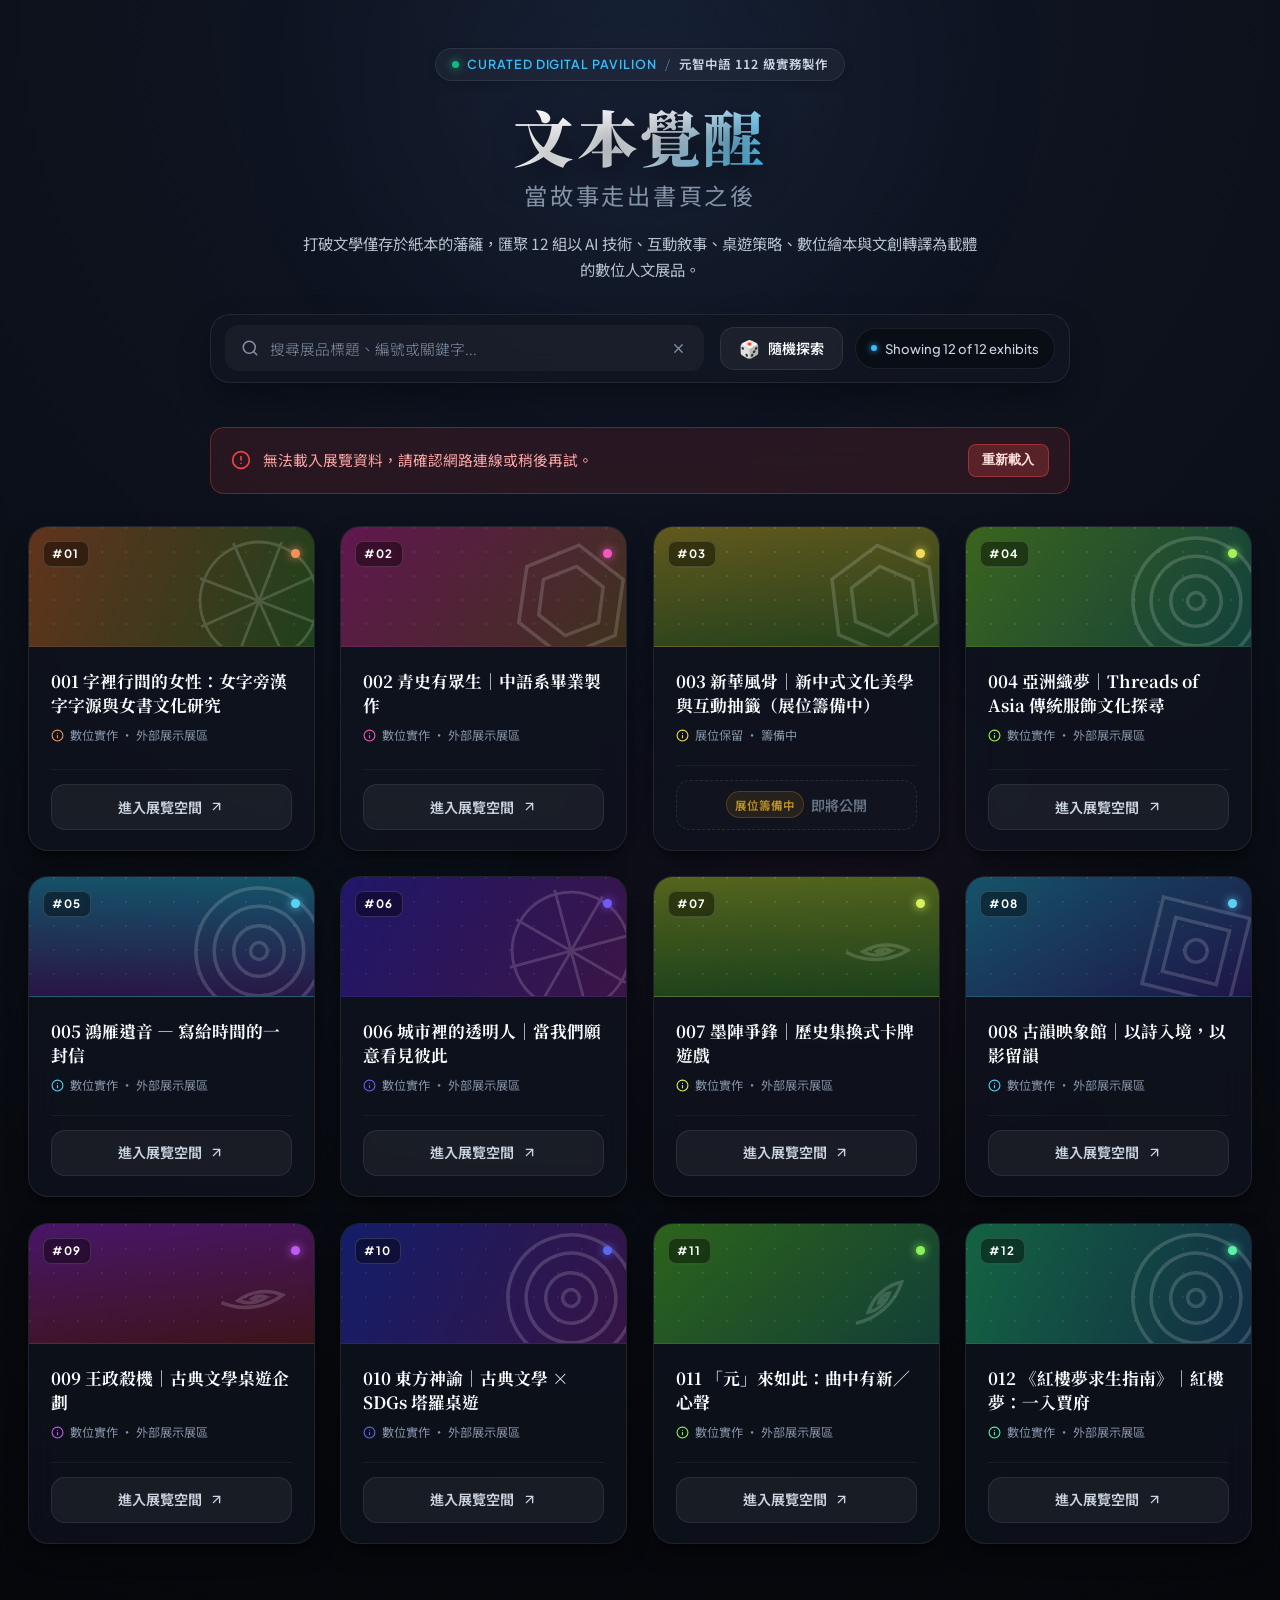
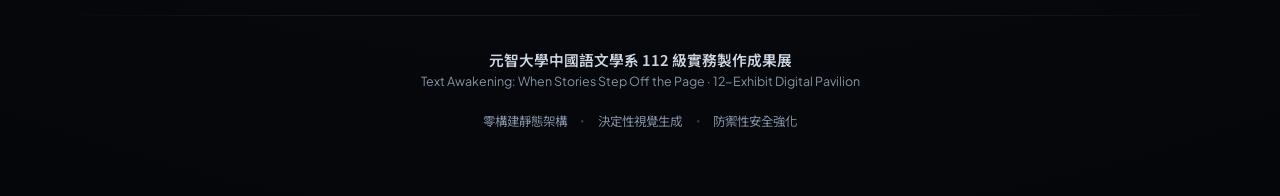
==== index.html @ 6315aa95 "feat: initial commit for curated 12-exhibit digital pavilion" ====
<!DOCTYPE html>
<html lang="zh-TW">
<head>
  <meta charset="UTF-8">
  <meta name="viewport" content="width=device-width, initial-scale=1.0">
  <meta name="theme-color" content="#0a0c16">
  <meta name="description" content="文本覺醒——當故事走出書頁之後：元智大學中國語文學系 112 級實務製作成果展數位策展門戶。展示 12 組跨域數位人文與文化實踐展品。">
  <title>文本覺醒｜數位策展門戶 Digital Exhibition Portal</title>
  
  <!-- Preconnect & Typography -->
  <link rel="preconnect" href="https://fonts.googleapis.com">
  <link rel="preconnect" href="https://fonts.gstatic.com" crossorigin>
  <link href="https://fonts.googleapis.com/css2?family=Plus+Jakarta+Sans:wght@400;500;600;700;800&family=Noto+Serif+TC:wght@500;700;900&family=Noto+Sans+TC:wght@300;400;500;600;700&display=swap" rel="stylesheet">
  
  <!-- Main Stylesheet -->
  <link rel="stylesheet" href="style.css">
</head>
<body>
  <!-- Ambient Decorative Lighting -->
  <div class="ambient-glow glow-top" aria-hidden="true"></div>
  <div class="ambient-glow glow-bottom" aria-hidden="true"></div>

  <div class="page-container">
    <!-- Header Section -->
    <header class="gallery-header">
      <div class="brand-pill">
        <span class="pulse-dot" aria-hidden="true"></span>
        <span class="brand-tag">CURATED DIGITAL PAVILION</span>
        <span class="brand-divider" aria-hidden="true">/</span>
        <span class="brand-sub">元智中語 112 級實務製作</span>
      </div>
      
      <h1 class="gallery-title">
        <span class="title-highlight">文本覺醒</span>
        <span class="title-sub">當故事走出書頁之後</span>
      </h1>
      
      <p class="gallery-intro">
        打破文學僅存於紙本的藩籬，匯聚 12 組以 AI 技術、互動敘事、桌遊策略、數位繪本與文創轉譯為載體的數位人文展品。
      </p>

      <!-- Control Toolbar -->
      <section class="control-bar" aria-label="展品搜尋與互動控制">
        <div class="search-box">
          <svg class="search-icon" viewBox="0 0 24 24" fill="none" stroke="currentColor" stroke-width="2" stroke-linecap="round" stroke-linejoin="round" aria-hidden="true">
            <circle cx="11" cy="11" r="8"></circle>
            <line x1="21" y1="21" x2="16.65" y2="16.65"></line>
          </svg>
          <input 
            type="text" 
            id="searchInput" 
            class="search-input" 
            placeholder="搜尋展品標題、編號或關鍵字..." 
            autocomplete="off"
            aria-label="搜尋展品"
          >
          <button type="button" id="clearSearchBtn" class="clear-btn" aria-label="清除搜尋" hidden>
            <svg viewBox="0 0 24 24" fill="none" stroke="currentColor" stroke-width="2" stroke-linecap="round" stroke-linejoin="round">
              <line x1="18" y1="6" x2="6" y2="18"></line>
              <line x1="6" y1="6" x2="18" y2="18"></line>
            </svg>
          </button>
        </div>

        <div class="toolbar-actions">
          <button type="button" id="randomBtn" class="btn-action btn-surprise" title="隨機聚焦一件展品">
            <span class="btn-icon" aria-hidden="true">🎲</span>
            <span>隨機探索</span>
          </button>

          <div id="counterBadge" class="counter-badge" role="status" aria-live="polite">
            <span class="counter-pulse"></span>
            <span id="counterText">載入中...</span>
          </div>
        </div>
      </section>
    </header>

    <!-- Error Alert Banner -->
    <aside id="errorBanner" class="alert-banner alert-error" role="alert" hidden>
      <div class="alert-content">
        <svg class="alert-icon" viewBox="0 0 24 24" fill="none" stroke="currentColor" stroke-width="2" stroke-linecap="round" stroke-linejoin="round" aria-hidden="true">
          <circle cx="12" cy="12" r="10"></circle>
          <line x1="12" y1="8" x2="12" y2="12"></line>
          <line x1="12" y1="16" x2="12.01" y2="16"></line>
        </svg>
        <span id="errorMessage" class="alert-text">無法載入展覽資料，請確認網路連線或稍後再試。</span>
      </div>
      <button type="button" id="retryBtn" class="btn-retry">重新載入</button>
    </aside>

    <!-- Main Exhibition Grid -->
    <main class="gallery-main">
      <div id="exhibitGrid" class="exhibit-grid" role="region" aria-label="12項展品列表">
        <!-- Rendered dynamically via app.js -->
      </div>

      <!-- Empty State Feedback -->
      <div id="emptyState" class="empty-state" hidden>
        <div class="empty-icon-wrap" aria-hidden="true">
          <svg class="empty-icon" viewBox="0 0 24 24" fill="none" stroke="currentColor" stroke-width="1.5">
            <circle cx="11" cy="11" r="8"></circle>
            <path d="M21 21l-4.35-4.35"></path>
            <line x1="8" y1="11" x2="14" y2="11"></line>
          </svg>
        </div>
        <h2 class="empty-title">查無相符展品</h2>
        <p class="empty-desc">找不到與關鍵字相符的策展項目，試試搜尋其他主題或號碼。</p>
        <button type="button" id="resetSearchBtn" class="btn-action btn-reset">重置檢索條件</button>
      </div>
    </main>

    <!-- Footer -->
    <footer class="gallery-footer">
      <div class="footer-divider" aria-hidden="true"></div>
      <div class="footer-inner">
        <div class="footer-branding">
          <p class="footer-title">元智大學中國語文學系 112 級實務製作成果展</p>
          <p class="footer-subtitle">Text Awakening: When Stories Step Off the Page · 12-Exhibit Digital Pavilion</p>
        </div>
        <div class="footer-meta">
          <span class="meta-item">零構建靜態架構</span>
          <span class="meta-dot">·</span>
          <span class="meta-item">決定性視覺生成</span>
          <span class="meta-dot">·</span>
          <span class="meta-item">防禦性安全強化</span>
        </div>
      </div>
    </footer>
  </div>

  <!-- Embedded Fallback Dataset for Direct file:// Protocol Execution -->
  <script id="embeddedExhibits" type="application/json">
  [
    {
      "title": "001 字裡行間的女性：女字旁漢字字源與女書文化研究",
      "url": "https://grad-project-nushu.vercel.app/"
    },
    {
      "title": "002 青史有眾生｜中語系畢業製作",
      "url": "https://lighthearted-monstera-2747a5.netlify.app/"
    },
    {
      "title": "003 新華風骨｜新中式文化美學與互動抽籤（展位籌備中）",
      "url": ""
    },
    {
      "title": "004 亞洲織夢｜Threads of Asia 傳統服飾文化探尋",
      "url": "https://threads-of-asia.aa0966357068.chatgpt.site/#home"
    },
    {
      "title": "005 鴻雁遺音 — 寫給時間的一封信",
      "url": "https://flmj0ssz-staging.b12sites.com/"
    },
    {
      "title": "006 城市裡的透明人｜當我們願意看見彼此",
      "url": "https://see-hidden-city.base44.app"
    },
    {
      "title": "007 墨陣爭鋒｜歷史集換式卡牌遊戲",
      "url": "https://funny-lily-05e474.netlify.app/"
    },
    {
      "title": "008 古韻映象館｜以詩入境，以影留韻",
      "url": "https://guyunyingxiangguan-ae6ufk.webnode.page/"
    },
    {
      "title": "009 王政殺機｜古典文學桌遊企劃",
      "url": "https://wodewangzhan-n85wg1.webnode.page/"
    },
    {
      "title": "010 東方神諭｜古典文學 × SDGs 塔羅桌遊",
      "url": "https://marvelous-lamington-89589d.netlify.app"
    },
    {
      "title": "011 「元」來如此：曲中有新／心聲",
      "url": "https://reurl.cc/RRmvLg"
    },
    {
      "title": "012 《紅樓夢求生指南》｜紅樓夢：一入賈府",
      "url": "https://hongloumeng-ahsdey3c.manus.space"
    }
  ]
  </script>

  <!-- Application Logic -->
  <script src="app.js" defer></script>
</body>
</html>
---- style.css ----
/* ==========================================================================
   Lightweight Exhibition Portal - Modern Dark Glassmorphic Design System
   ========================================================================== */

:root {
  /* Color Palette */
  --bg-core: #07090e;
  --bg-surface: rgba(16, 20, 31, 0.72);
  --bg-surface-hover: rgba(23, 29, 45, 0.88);
  --bg-card-header: rgba(11, 14, 23, 0.65);
  --border-subtle: rgba(255, 255, 255, 0.08);
  --border-highlight: rgba(255, 255, 255, 0.18);

  /* Text Colors */
  --text-primary: #f8fafc;
  --text-secondary: #cbd5e1;
  --text-muted: #8492a6;
  --text-inverse: #07090e;

  /* Accent & Thematic Highlights */
  --accent-cyan: #38bdf8;
  --accent-indigo: #818cf8;
  --accent-violet: #a855f7;
  --accent-amber: #f59e0b;
  --accent-emerald: #10b981;
  --accent-rose: #f43f5e;

  /* Typography */
  --font-display: 'Plus Jakarta Sans', -apple-system, BlinkMacSystemFont, "Segoe UI", Roboto, sans-serif;
  --font-serif: 'Noto Serif TC', "Songti TC", Georgia, serif;
  --font-sans: 'Noto Sans TC', var(--font-display);

  /* Micro-interactions */
  --radius-sm: 8px;
  --radius-md: 14px;
  --radius-lg: 20px;
  --radius-full: 9999px;
  --shadow-card: 0 10px 25px -5px rgba(0, 0, 0, 0.5), 0 8px 10px -6px rgba(0, 0, 0, 0.5);
  --shadow-hover: 0 20px 35px -10px rgba(0, 0, 0, 0.7), 0 0 24px 2px var(--card-glow, rgba(56, 189, 248, 0.2));
  --transition-fast: 0.2s cubic-bezier(0.16, 1, 0.3, 1);
  --transition-smooth: 0.35s cubic-bezier(0.16, 1, 0.3, 1);
}

/* --------------------------------------------------------------------------
   CSS Reset & Base
   -------------------------------------------------------------------------- */
*, *::before, *::after {
  box-sizing: border-box;
  margin: 0;
  padding: 0;
}

html {
  font-size: 16px;
  scroll-behavior: smooth;
  background-color: var(--bg-core);
  color: var(--text-primary);
  font-family: var(--font-sans);
  -webkit-font-smoothing: antialiased;
  -moz-osx-font-smoothing: grayscale;
}

body {
  min-height: 100vh;
  position: relative;
  overflow-x: hidden;
  line-height: 1.6;
  background: radial-gradient(circle at 50% 0%, #111827 0%, #07090e 75%, #05060a 100%);
}

/* --------------------------------------------------------------------------
   Ambient Decorative Lights
   -------------------------------------------------------------------------- */
.ambient-glow {
  position: fixed;
  pointer-events: none;
  border-radius: 50%;
  filter: blur(130px);
  z-index: 0;
  opacity: 0.45;
  transition: opacity 0.5s ease;
}

.glow-top {
  top: -160px;
  left: 50%;
  transform: translateX(-50%);
  width: 720px;
  height: 480px;
  background: radial-gradient(circle, rgba(56, 189, 248, 0.28), rgba(129, 140, 248, 0.15), transparent 70%);
}

.glow-bottom {
  bottom: -220px;
  right: 10%;
  width: 600px;
  height: 420px;
  background: radial-gradient(circle, rgba(168, 85, 247, 0.2), rgba(244, 63, 94, 0.12), transparent 70%);
}

/* --------------------------------------------------------------------------
   Container & Layout
   -------------------------------------------------------------------------- */
.page-container {
  position: relative;
  z-index: 1;
  max-width: 1360px;
  margin: 0 auto;
  padding: 3rem 1.75rem 4rem;
  display: flex;
  flex-direction: column;
  min-height: 100vh;
}

/* --------------------------------------------------------------------------
   Header & Curatorial Identity
   -------------------------------------------------------------------------- */
.gallery-header {
  text-align: center;
  margin-bottom: 2.75rem;
  display: flex;
  flex-direction: column;
  align-items: center;
}

.brand-pill {
  display: inline-flex;
  align-items: center;
  gap: 0.5rem;
  padding: 0.35rem 0.95rem;
  background: rgba(255, 255, 255, 0.04);
  backdrop-filter: blur(12px);
  border: 1px solid var(--border-subtle);
  border-radius: var(--radius-full);
  font-size: 0.78rem;
  letter-spacing: 0.08em;
  font-weight: 600;
  color: var(--text-secondary);
  margin-bottom: 1.25rem;
  box-shadow: 0 2px 10px rgba(0, 0, 0, 0.2);
}

.pulse-dot {
  width: 7px;
  height: 7px;
  border-radius: 50%;
  background-color: var(--accent-emerald);
  box-shadow: 0 0 10px var(--accent-emerald);
  animation: pulseLight 2s infinite ease-in-out;
}

@keyframes pulseLight {
  0%, 100% { transform: scale(1); opacity: 1; }
  50% { transform: scale(1.35); opacity: 0.6; }
}

.brand-tag {
  color: var(--accent-cyan);
  font-family: var(--font-display);
}

.brand-divider {
  color: var(--text-muted);
  font-weight: 300;
}

.brand-sub {
  color: var(--text-secondary);
}

.gallery-title {
  display: flex;
  flex-direction: column;
  align-items: center;
  gap: 0.35rem;
  margin-bottom: 1rem;
}

.title-highlight {
  font-family: var(--font-serif);
  font-size: clamp(2.4rem, 5vw, 3.8rem);
  font-weight: 900;
  letter-spacing: 0.04em;
  line-height: 1.15;
  background: linear-gradient(135deg, #ffffff 20%, #e2e8f0 55%, var(--accent-cyan) 100%);
  -webkit-background-clip: text;
  -webkit-text-fill-color: transparent;
  text-shadow: 0 10px 30px rgba(0, 0, 0, 0.5);
}

.title-sub {
  font-family: var(--font-sans);
  font-size: clamp(1rem, 2.2vw, 1.45rem);
  font-weight: 400;
  color: var(--text-muted);
  letter-spacing: 0.12em;
}

.gallery-intro {
  max-width: 680px;
  font-size: 0.96rem;
  color: var(--text-secondary);
  line-height: 1.7;
  margin-bottom: 2rem;
  opacity: 0.9;
}

/* --------------------------------------------------------------------------
   Control Toolbar (Search + Random + Counter)
   -------------------------------------------------------------------------- */
.control-bar {
  width: 100%;
  max-width: 860px;
  display: flex;
  flex-wrap: wrap;
  align-items: center;
  justify-content: space-between;
  gap: 1rem;
  padding: 0.65rem 0.85rem;
  background: rgba(18, 22, 34, 0.65);
  backdrop-filter: blur(20px);
  border: 1px solid var(--border-subtle);
  border-radius: var(--radius-lg);
  box-shadow: 0 15px 35px -5px rgba(0, 0, 0, 0.4);
}

.search-box {
  flex: 1 1 300px;
  position: relative;
  display: flex;
  align-items: center;
}

.search-icon {
  position: absolute;
  left: 1rem;
  width: 18px;
  height: 18px;
  color: var(--text-muted);
  pointer-events: none;
  transition: color var(--transition-fast);
}

.search-input {
  width: 100%;
  padding: 0.72rem 2.6rem 0.72rem 2.75rem;
  background: rgba(255, 255, 255, 0.04);
  border: 1px solid transparent;
  border-radius: var(--radius-md);
  color: var(--text-primary);
  font-size: 0.92rem;
  font-family: inherit;
  transition: all var(--transition-fast);
}

.search-input::placeholder {
  color: var(--text-muted);
  font-weight: 300;
}

.search-input:focus {
  outline: none;
  background: rgba(255, 255, 255, 0.07);
  border-color: rgba(56, 189, 248, 0.4);
  box-shadow: 0 0 16px -2px rgba(56, 189, 248, 0.25);
}

.search-input:focus + .search-icon {
  color: var(--accent-cyan);
}

.clear-btn {
  position: absolute;
  right: 0.75rem;
  background: none;
  border: none;
  color: var(--text-muted);
  cursor: pointer;
  padding: 0.35rem;
  border-radius: 50%;
  display: flex;
  align-items: center;
  justify-content: center;
  transition: all var(--transition-fast);
}

.clear-btn svg {
  width: 15px;
  height: 15px;
}

.clear-btn:hover {
  color: var(--text-primary);
  background: rgba(255, 255, 255, 0.1);
}

.toolbar-actions {
  display: flex;
  align-items: center;
  gap: 0.75rem;
  flex-wrap: wrap;
}

.btn-action {
  display: inline-flex;
  align-items: center;
  gap: 0.45rem;
  padding: 0.65rem 1.15rem;
  border-radius: var(--radius-md);
  font-size: 0.88rem;
  font-weight: 600;
  font-family: inherit;
  cursor: pointer;
  transition: all var(--transition-fast);
  border: 1px solid var(--border-subtle);
  background: rgba(255, 255, 255, 0.05);
  color: var(--text-primary);
  backdrop-filter: blur(10px);
}

.btn-surprise:hover {
  background: linear-gradient(135deg, rgba(56, 189, 248, 0.2), rgba(168, 85, 247, 0.2));
  border-color: rgba(56, 189, 248, 0.4);
  box-shadow: 0 0 20px rgba(56, 189, 248, 0.25);
  transform: translateY(-1px);
}

.btn-surprise:active {
  transform: translateY(1px) scale(0.98);
}

.btn-icon {
  font-size: 1.05rem;
  line-height: 1;
}

.counter-badge {
  display: inline-flex;
  align-items: center;
  gap: 0.5rem;
  padding: 0.55rem 0.95rem;
  background: rgba(0, 0, 0, 0.35);
  border: 1px solid var(--border-subtle);
  border-radius: var(--radius-full);
  font-size: 0.82rem;
  font-family: var(--font-display);
  font-weight: 500;
  color: var(--text-secondary);
  white-space: nowrap;
}

.counter-pulse {
  width: 6px;
  height: 6px;
  border-radius: 50%;
  background: var(--accent-cyan);
  box-shadow: 0 0 6px var(--accent-cyan);
}

/* --------------------------------------------------------------------------
   Error Banner
   -------------------------------------------------------------------------- */
.alert-banner {
  margin: 0 auto 2rem;
  max-width: 860px;
  width: 100%;
  padding: 1rem 1.25rem;
  background: rgba(239, 68, 68, 0.12);
  border: 1px solid rgba(239, 68, 68, 0.35);
  border-radius: var(--radius-md);
  backdrop-filter: blur(15px);
  display: flex;
  align-items: center;
  justify-content: space-between;
  gap: 1rem;
}

.alert-content {
  display: flex;
  align-items: center;
  gap: 0.75rem;
  color: #fca5a5;
  font-size: 0.92rem;
}

.alert-icon {
  width: 20px;
  height: 20px;
  flex-shrink: 0;
  stroke: #ef4444;
}

.btn-retry {
  padding: 0.4rem 0.85rem;
  background: rgba(239, 68, 68, 0.25);
  border: 1px solid rgba(239, 68, 68, 0.45);
  border-radius: var(--radius-sm);
  color: #fee2e2;
  font-size: 0.82rem;
  font-weight: 600;
  cursor: pointer;
  transition: all var(--transition-fast);
}

.btn-retry:hover {
  background: rgba(239, 68, 68, 0.4);
}

/* --------------------------------------------------------------------------
   Exhibition Responsive Grid (Tailored for 12 Exhibits)
   -------------------------------------------------------------------------- */
.gallery-main {
  flex: 1;
}

.exhibit-grid {
  display: grid;
  gap: 1.6rem;
  width: 100%;
}

/* Desktop: 4 columns or 3 columns (clean division of 12) */
@media (min-width: 1200px) {
  .exhibit-grid {
    grid-template-columns: repeat(4, 1fr); /* 4 x 3 rectangular grid */
  }
}

@media (min-width: 860px) and (max-width: 1199px) {
  .exhibit-grid {
    grid-template-columns: repeat(3, 1fr); /* 3 x 4 rectangular grid */
  }
}

/* Tablet: 2 columns */
@media (min-width: 600px) and (max-width: 859px) {
  .exhibit-grid {
    grid-template-columns: repeat(2, 1fr); /* 2 x 6 rectangular grid */
  }
}

/* Mobile: 1 column */
@media (max-width: 599px) {
  .exhibit-grid {
    grid-template-columns: 1fr;
  }
}

/* --------------------------------------------------------------------------
   Bespoke Exhibit Card Architecture
   -------------------------------------------------------------------------- */
.exhibit-card {
  --card-hue-1: 210;
  --card-hue-2: 260;
  --card-angle: 135deg;
  --card-glow: hsla(var(--card-hue-1), 80%, 60%, 0.25);
  --card-accent-color: hsl(var(--card-hue-1), 85%, 65%);

  position: relative;
  background: var(--bg-surface);
  backdrop-filter: blur(16px);
  -webkit-backdrop-filter: blur(16px);
  border: 1px solid var(--border-subtle);
  border-radius: var(--radius-lg);
  overflow: hidden;
  display: flex;
  flex-direction: column;
  box-shadow: var(--shadow-card);
  transition: transform var(--transition-smooth), 
              box-shadow var(--transition-smooth), 
              border-color var(--transition-smooth),
              opacity 0.25s ease;
  will-change: transform, box-shadow;
}

.exhibit-card:hover {
  transform: translateY(-6px);
  border-color: hsla(var(--card-hue-1), 75%, 60%, 0.35);
  box-shadow: var(--shadow-hover);
}

/* Deterministic Visual Header Banner */
.card-visual-banner {
  position: relative;
  height: 120px;
  overflow: hidden;
  background: linear-gradient(
    var(--card-angle),
    hsla(var(--card-hue-1), 75%, 45%, 0.45) 0%,
    hsla(var(--card-hue-2), 70%, 35%, 0.35) 100%
  );
  border-bottom: 1px solid rgba(255, 255, 255, 0.05);
}

.card-pattern-mesh {
  position: absolute;
  inset: 0;
  opacity: 0.25;
  background-size: 24px 24px;
  background-image: 
    radial-gradient(circle at 1px 1px, rgba(255, 255, 255, 0.6) 1px, transparent 0);
  mix-blend-mode: overlay;
}

.card-abstract-graphic {
  position: absolute;
  right: -15px;
  bottom: -25px;
  width: 140px;
  height: 140px;
  opacity: 0.16;
  color: #ffffff;
  pointer-events: none;
  transform: rotate(var(--card-angle));
  transition: transform 0.6s cubic-bezier(0.16, 1, 0.3, 1), opacity 0.3s ease;
}

.exhibit-card:hover .card-abstract-graphic {
  transform: rotate(calc(var(--card-angle) + 20deg)) scale(1.1);
  opacity: 0.28;
}

.card-badge-row {
  position: absolute;
  top: 0.85rem;
  left: 0.85rem;
  right: 0.85rem;
  display: flex;
  align-items: center;
  justify-content: space-between;
  z-index: 2;
}

.card-index-tag {
  display: inline-flex;
  align-items: center;
  font-family: var(--font-display);
  font-size: 0.72rem;
  font-weight: 700;
  letter-spacing: 0.08em;
  padding: 0.2rem 0.55rem;
  background: rgba(0, 0, 0, 0.45);
  backdrop-filter: blur(8px);
  border: 1px solid rgba(255, 255, 255, 0.15);
  border-radius: var(--radius-sm);
  color: #ffffff;
}

.card-category-indicator {
  width: 9px;
  height: 9px;
  border-radius: 50%;
  background: var(--card-accent-color);
  box-shadow: 0 0 10px var(--card-accent-color);
}

/* Card Body */
.card-content {
  padding: 1.35rem 1.35rem 1.25rem;
  display: flex;
  flex-direction: column;
  flex: 1;
  justify-content: space-between;
  gap: 1.25rem;
}

.card-title-wrap {
  display: flex;
  flex-direction: column;
  gap: 0.45rem;
}

.card-title {
  font-family: var(--font-serif);
  font-size: 1.05rem;
  font-weight: 700;
  line-height: 1.48;
  color: var(--text-primary);
  display: -webkit-box;
  -webkit-line-clamp: 3;
  -webkit-box-orient: vertical;
  overflow: hidden;
  transition: color var(--transition-fast);
}

.exhibit-card:hover .card-title {
  color: #ffffff;
}

.card-meta-note {
  font-size: 0.76rem;
  color: var(--text-muted);
  display: flex;
  align-items: center;
  gap: 0.4rem;
}

.card-meta-note svg {
  width: 13px;
  height: 13px;
  stroke: var(--card-accent-color);
}

/* Card Footer & Action Link */
.card-action-wrap {
  margin-top: auto;
  padding-top: 0.85rem;
  border-top: 1px solid rgba(255, 255, 255, 0.05);
}

.card-btn {
  display: inline-flex;
  align-items: center;
  justify-content: center;
  width: 100%;
  padding: 0.68rem 1rem;
  border-radius: var(--radius-md);
  font-size: 0.88rem;
  font-weight: 600;
  font-family: inherit;
  text-decoration: none;
  cursor: pointer;
  transition: all var(--transition-fast);
  gap: 0.45rem;
}

.card-btn-active {
  background: rgba(255, 255, 255, 0.05);
  color: var(--text-secondary);
  border: 1px solid var(--border-subtle);
}

.card-btn-active:hover,
.card-btn-active:focus-visible {
  background: var(--card-accent-color);
  color: var(--text-inverse);
  border-color: var(--card-accent-color);
  box-shadow: 0 4px 18px var(--card-glow);
  transform: translateY(-1px);
}

.card-btn-active:focus-visible {
  outline: 2px solid #ffffff;
  outline-offset: 2px;
}

.card-btn-arrow {
  width: 15px;
  height: 15px;
  transition: transform var(--transition-fast);
}

.card-btn-active:hover .card-btn-arrow {
  transform: translate(2px, -2px);
}

/* Special Disabled State (for 003 / In Preparation) */
.card-btn-disabled {
  background: rgba(255, 255, 255, 0.02);
  color: var(--text-muted);
  border: 1px dashed rgba(255, 255, 255, 0.12);
  cursor: not-allowed;
  opacity: 0.75;
}

.card-status-pill {
  display: inline-flex;
  align-items: center;
  gap: 0.35rem;
  font-size: 0.72rem;
  padding: 0.2rem 0.5rem;
  border-radius: var(--radius-full);
  background: rgba(245, 158, 11, 0.12);
  color: #fbbf24;
  border: 1px solid rgba(245, 158, 11, 0.3);
}

/* --------------------------------------------------------------------------
   "Surprise Me" Spotlight Animation
   -------------------------------------------------------------------------- */
.exhibit-card.spotlight-active {
  animation: spotlightPulse 1.8s ease-out forwards;
  z-index: 10;
}

@keyframes spotlightPulse {
  0% {
    transform: scale(0.98);
    box-shadow: 0 0 0 0 hsla(var(--card-hue-1), 90%, 60%, 0.8),
                0 0 35px var(--card-accent-color);
    border-color: #ffffff;
  }
  30% {
    transform: scale(1.04) translateY(-8px);
    box-shadow: 0 0 0 16px hsla(var(--card-hue-1), 90%, 60%, 0),
                0 0 50px 10px var(--card-accent-color);
    border-color: #ffffff;
  }
  70% {
    transform: scale(1.02) translateY(-6px);
    box-shadow: 0 0 0 8px hsla(var(--card-hue-1), 90%, 60%, 0),
                0 0 35px 5px var(--card-accent-color);
    border-color: var(--card-accent-color);
  }
  100% {
    transform: translateY(-4px);
    box-shadow: var(--shadow-hover);
    border-color: hsla(var(--card-hue-1), 75%, 60%, 0.35);
  }
}

/* --------------------------------------------------------------------------
   Empty State
   -------------------------------------------------------------------------- */
.empty-state {
  text-align: center;
  padding: 4.5rem 1.5rem;
  background: rgba(18, 22, 34, 0.45);
  border: 1px dashed var(--border-subtle);
  border-radius: var(--radius-lg);
  backdrop-filter: blur(12px);
  max-width: 580px;
  margin: 2rem auto;
}

.empty-icon-wrap {
  width: 68px;
  height: 68px;
  margin: 0 auto 1.25rem;
  border-radius: 50%;
  background: rgba(255, 255, 255, 0.04);
  display: flex;
  align-items: center;
  justify-content: center;
}

.empty-icon {
  width: 32px;
  height: 32px;
  stroke: var(--text-muted);
}

.empty-title {
  font-family: var(--font-serif);
  font-size: 1.35rem;
  margin-bottom: 0.5rem;
  color: var(--text-primary);
}

.empty-desc {
  font-size: 0.92rem;
  color: var(--text-muted);
  margin-bottom: 1.5rem;
}

.btn-reset {
  background: var(--accent-cyan);
  color: var(--text-inverse);
  border-color: var(--accent-cyan);
}

.btn-reset:hover {
  background: #0284c7;
  box-shadow: 0 4px 18px rgba(56, 189, 248, 0.35);
}

/* --------------------------------------------------------------------------
   Footer
   -------------------------------------------------------------------------- */
.gallery-footer {
  margin-top: 4.5rem;
}

.footer-divider {
  width: 100%;
  height: 1px;
  background: linear-gradient(90deg, transparent, var(--border-subtle) 25%, var(--border-subtle) 75%, transparent);
  margin-bottom: 2rem;
}

.footer-inner {
  display: flex;
  flex-direction: column;
  align-items: center;
  gap: 0.85rem;
  text-align: center;
}

.footer-title {
  font-size: 0.92rem;
  font-weight: 600;
  color: var(--text-secondary);
}

.footer-subtitle {
  font-size: 0.78rem;
  color: var(--text-muted);
  font-family: var(--font-display);
}

.footer-meta {
  display: flex;
  align-items: center;
  gap: 0.6rem;
  font-size: 0.78rem;
  color: var(--text-muted);
  margin-top: 0.4rem;
}

.meta-dot {
  color: rgba(255, 255, 255, 0.2);
}

/* --------------------------------------------------------------------------
   Accessibility & Reduced Motion
   -------------------------------------------------------------------------- */
@media (prefers-reduced-motion: reduce) {
  *, *::before, *::after {
    animation-duration: 0.01ms !important;
    animation-iteration-count: 1 !important;
    transition-duration: 0.01ms !important;
    scroll-behavior: auto !important;
  }
}
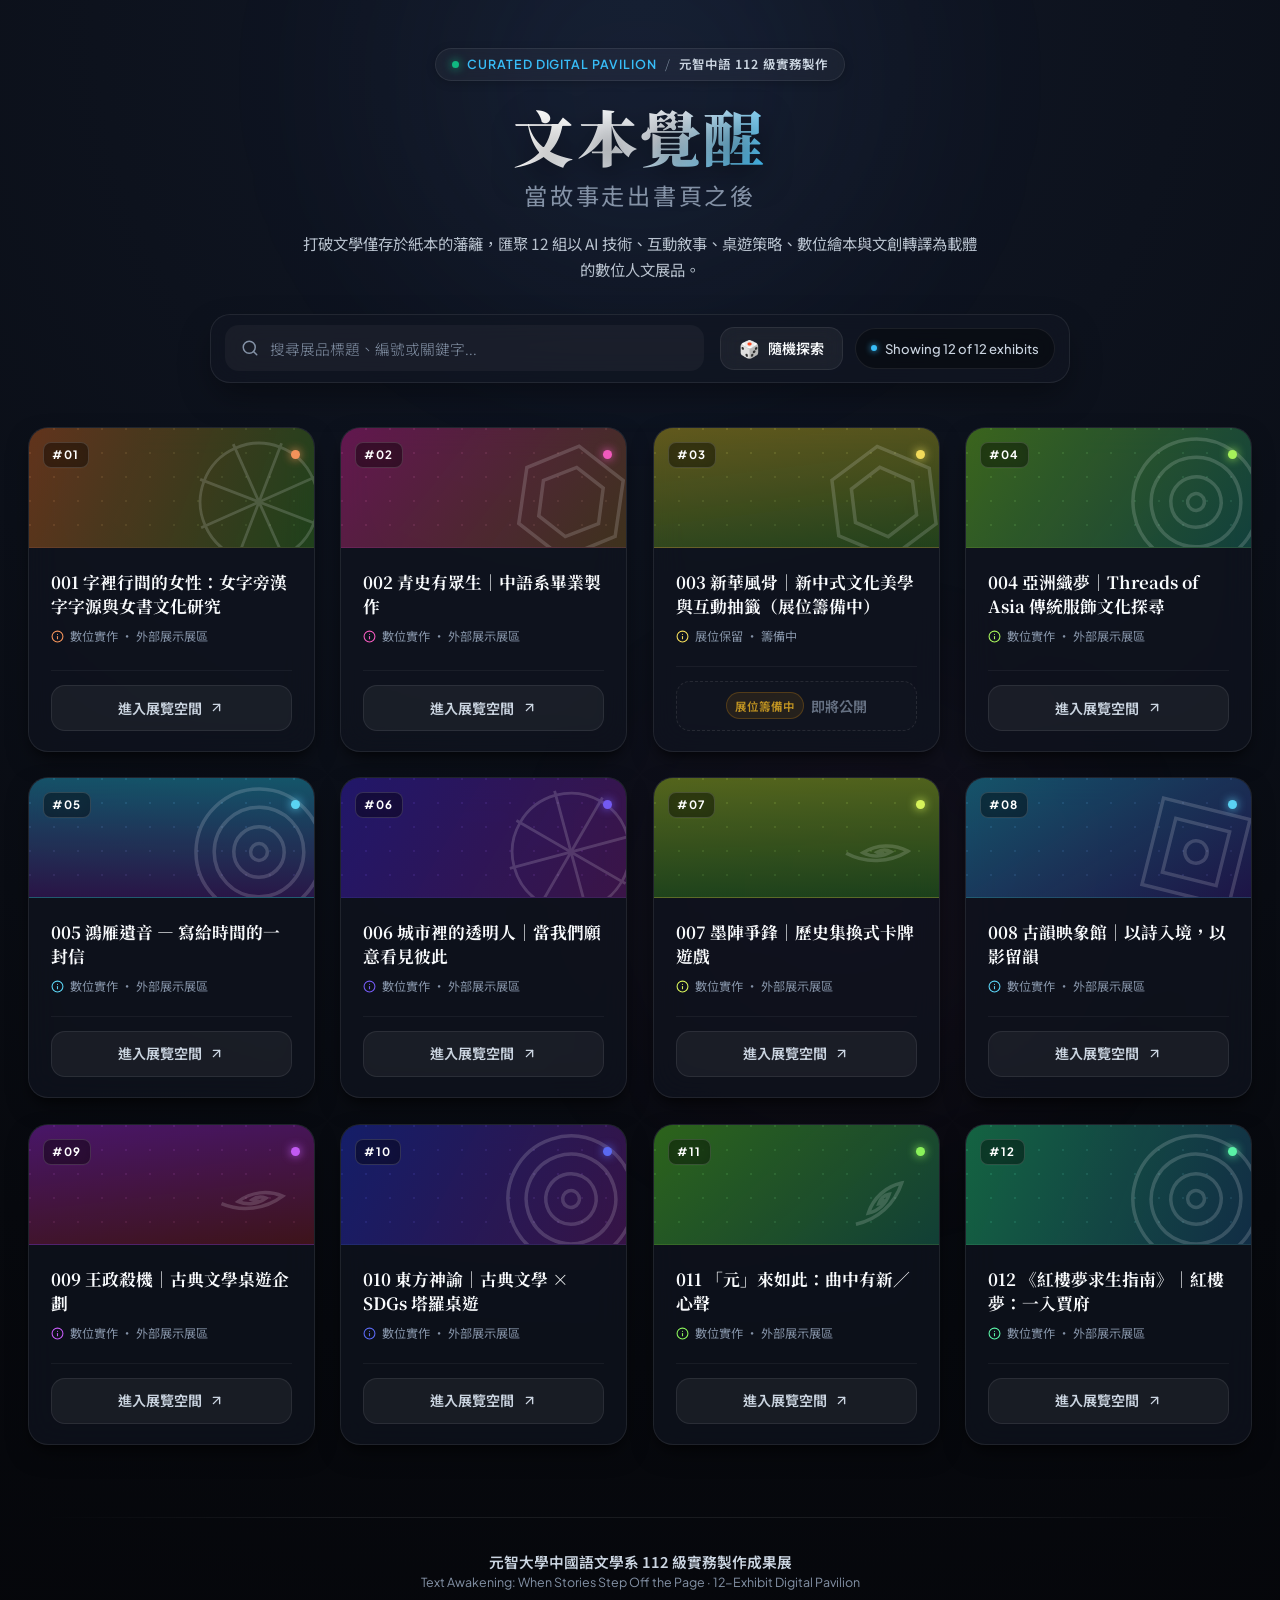
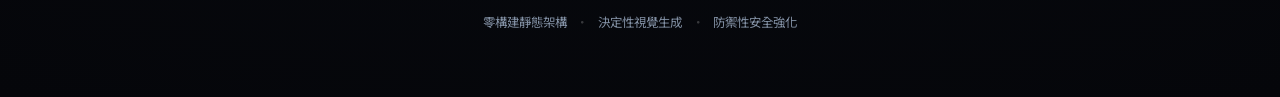
==== commit b955da0e: "fix: enforce display none on errorBanner via inline style, CSS class and JS" ====
--- a/index.html
+++ b/index.html
@@ -77,7 +77,7 @@
     </header>
 
     <!-- Error Alert Banner -->
-    <aside id="errorBanner" class="alert-banner alert-error" role="alert" hidden>
+    <aside id="errorBanner" class="alert-banner alert-error" role="alert" style="display: none !important;" hidden>
       <div class="alert-content">
         <svg class="alert-icon" viewBox="0 0 24 24" fill="none" stroke="currentColor" stroke-width="2" stroke-linecap="round" stroke-linejoin="round" aria-hidden="true">
           <circle cx="12" cy="12" r="10"></circle>
--- a/style.css
+++ b/style.css
@@ -48,6 +48,10 @@
   box-sizing: border-box;
   margin: 0;
   padding: 0;
+}
+
+[hidden] {
+  display: none !important;
 }
 
 html {
@@ -361,6 +365,7 @@
    Error Banner
    -------------------------------------------------------------------------- */
 .alert-banner {
+  display: none;
   margin: 0 auto 2rem;
   max-width: 860px;
   width: 100%;
@@ -369,10 +374,13 @@
   border: 1px solid rgba(239, 68, 68, 0.35);
   border-radius: var(--radius-md);
   backdrop-filter: blur(15px);
-  display: flex;
   align-items: center;
   justify-content: space-between;
   gap: 1rem;
+}
+
+.alert-banner.show {
+  display: flex !important;
 }
 
 .alert-content {
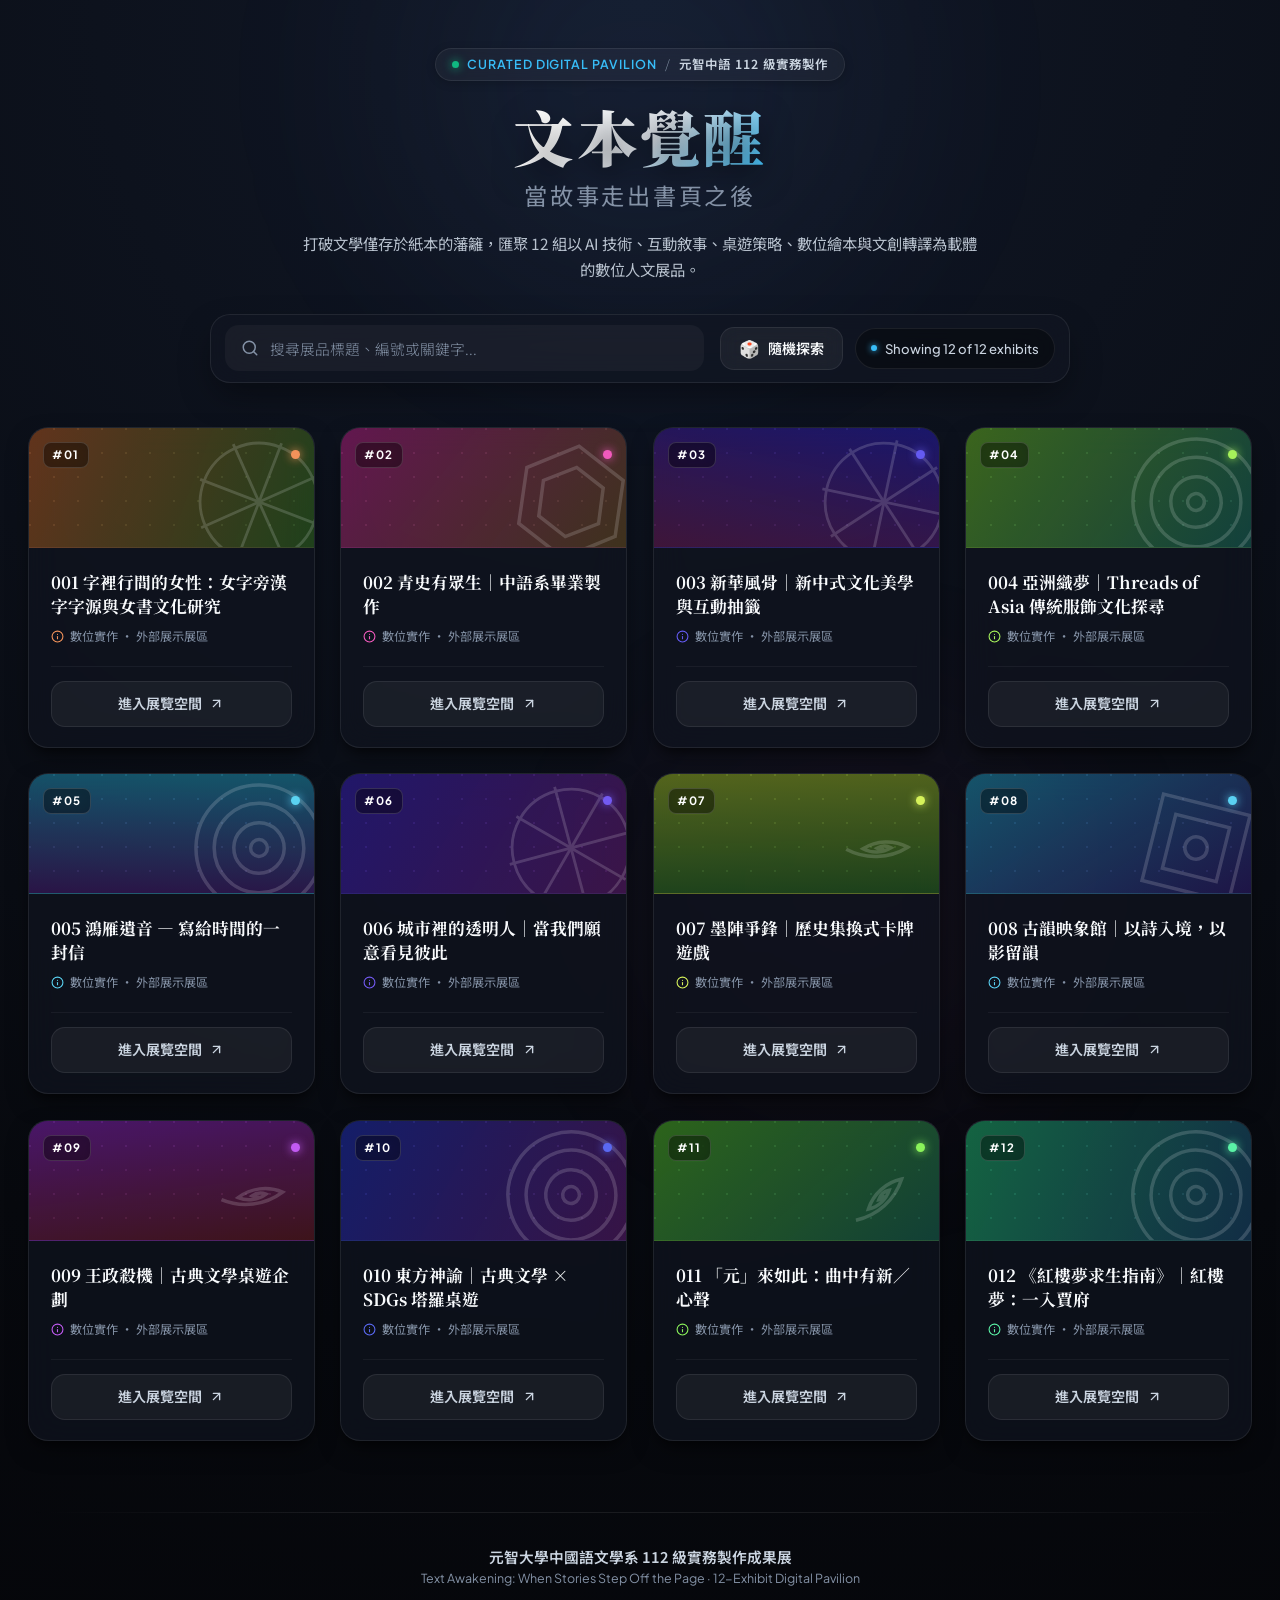
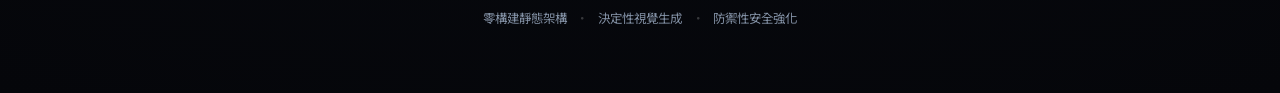
==== commit d739e585: "feat: update exhibit 003 url to inhuafenggu and activate live link" ====
--- a/index.html
+++ b/index.html
@@ -141,8 +141,8 @@
       "url": "https://lighthearted-monstera-2747a5.netlify.app/"
     },
     {
-      "title": "003 新華風骨｜新中式文化美學與互動抽籤（展位籌備中）",
-      "url": ""
+      "title": "003 新華風骨｜新中式文化美學與互動抽籤",
+      "url": "https://inhuafenggu-official112.mystrikingly.com/contact"
     },
     {
       "title": "004 亞洲織夢｜Threads of Asia 傳統服飾文化探尋",
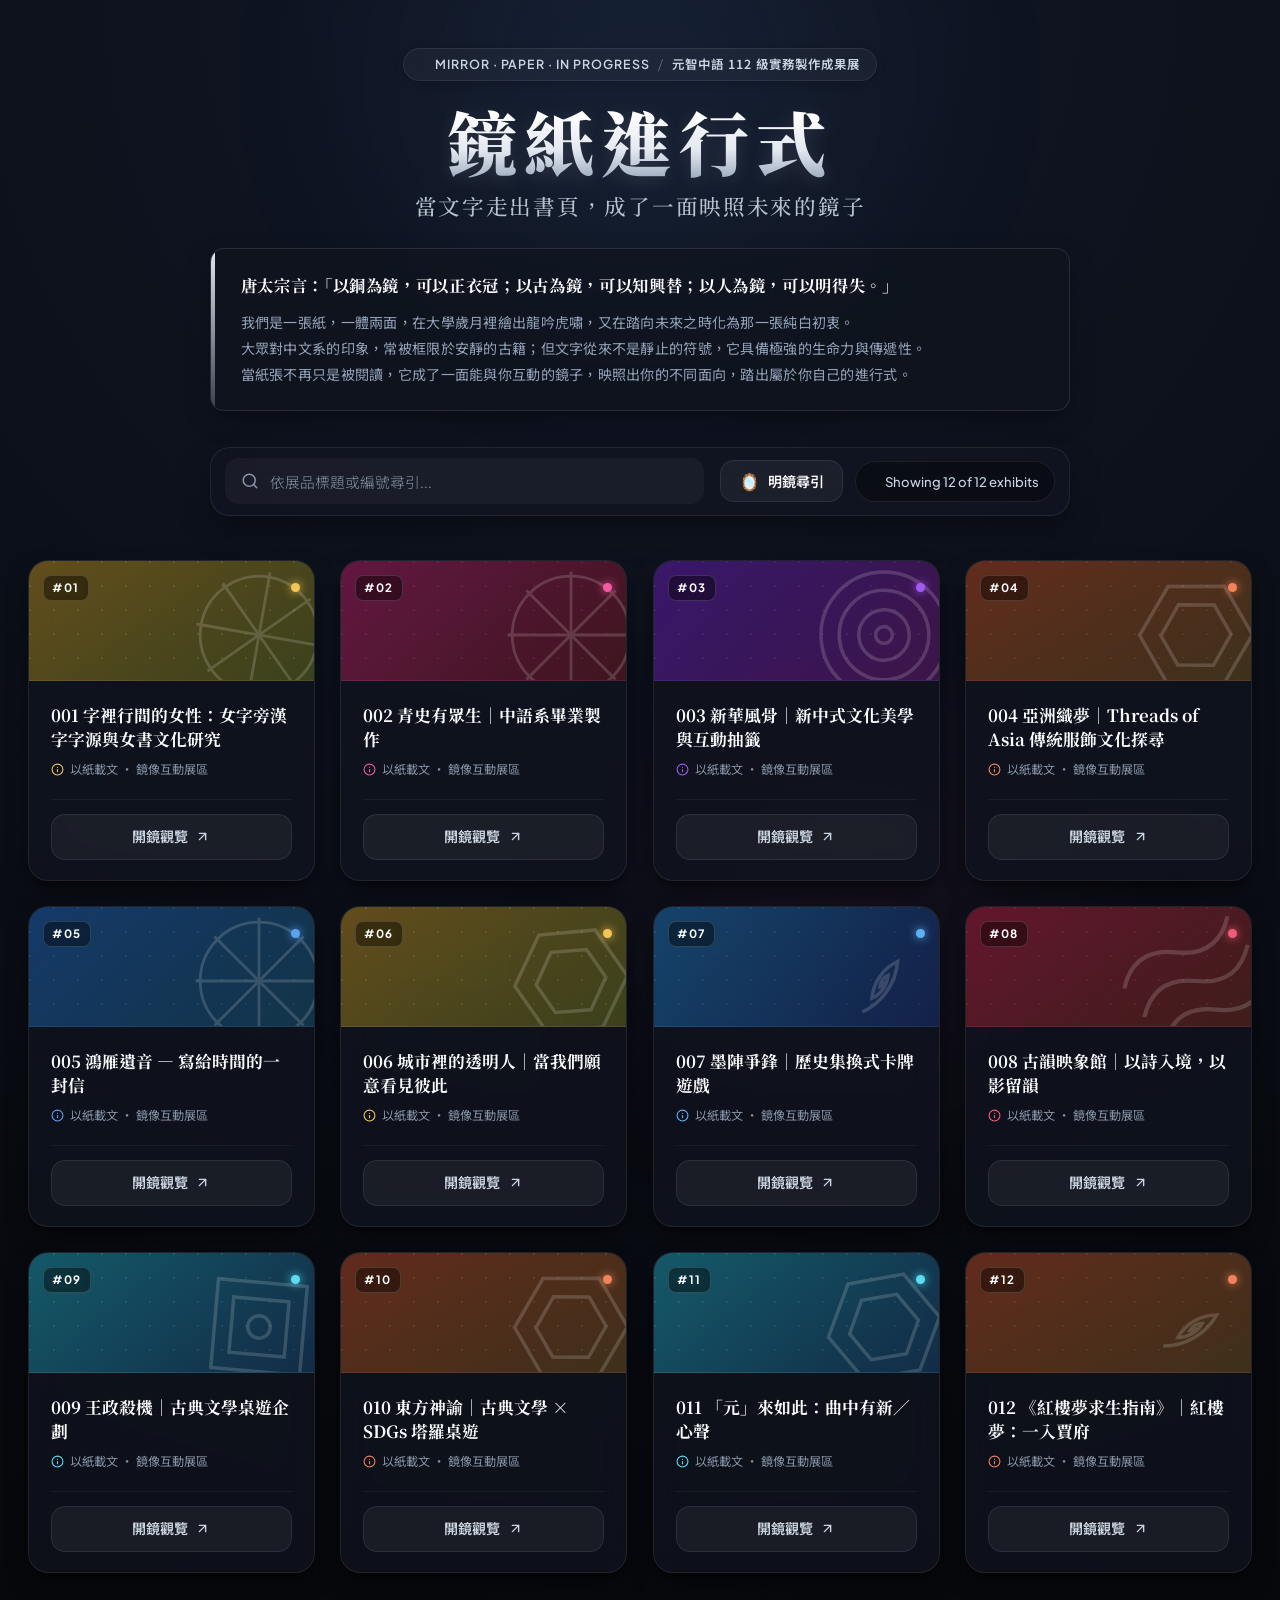
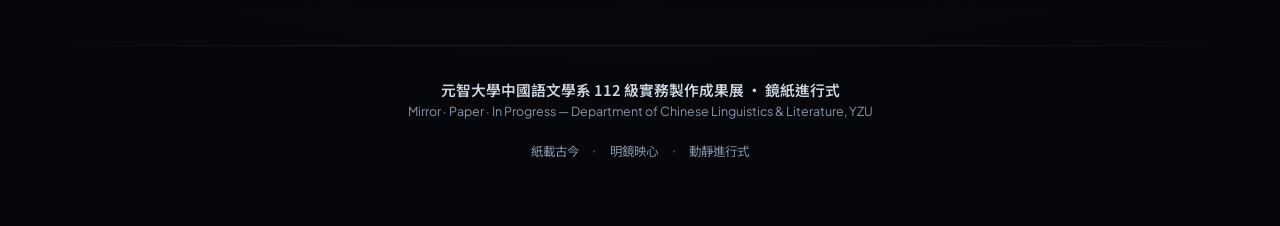
==== commit 001779f9: "feat: redesign visual theme to '鏡紙進行式' (Mirror · Paper · In Progress)" ====
--- a/index.html
+++ b/index.html
@@ -25,19 +25,26 @@
     <header class="gallery-header">
       <div class="brand-pill">
         <span class="pulse-dot" aria-hidden="true"></span>
-        <span class="brand-tag">CURATED DIGITAL PAVILION</span>
+        <span class="brand-tag">MIRROR · PAPER · IN PROGRESS</span>
         <span class="brand-divider" aria-hidden="true">/</span>
-        <span class="brand-sub">元智中語 112 級實務製作</span>
+        <span class="brand-sub">元智中語 112 級實務製作成果展</span>
       </div>
       
       <h1 class="gallery-title">
-        <span class="title-highlight">文本覺醒</span>
-        <span class="title-sub">當故事走出書頁之後</span>
+        <span class="title-highlight">鏡紙進行式</span>
+        <span class="title-sub">當文字走出書頁，成了一面映照未來的鏡子</span>
       </h1>
       
-      <p class="gallery-intro">
-        打破文學僅存於紙本的藩籬，匯聚 12 組以 AI 技術、互動敘事、桌遊策略、數位繪本與文創轉譯為載體的數位人文展品。
-      </p>
+      <div class="manifesto-card">
+        <p class="manifesto-lead">
+          唐太宗言：「以銅為鏡，可以正衣冠；以古為鏡，可以知興替；以人為鏡，可以明得失。」
+        </p>
+        <p class="manifesto-body">
+          我們是一張紙，一體兩面，在大學歲月裡繪出龍吟虎嘯，又在踏向未來之時化為那一張純白初衷。<br>
+          大眾對中文系的印象，常被框限於安靜的古籍；但文字從來不是靜止的符號，它具備極強的生命力與傳遞性。<br>
+          當紙張不再只是被閱讀，它成了一面能與你互動的鏡子，映照出你的不同面向，踏出屬於你自己的進行式。
+        </p>
+      </div>
 
       <!-- Control Toolbar -->
       <section class="control-bar" aria-label="展品搜尋與互動控制">
@@ -50,7 +57,7 @@
             type="text" 
             id="searchInput" 
             class="search-input" 
-            placeholder="搜尋展品標題、編號或關鍵字..." 
+            placeholder="依展品標題或編號尋引..." 
             autocomplete="off"
             aria-label="搜尋展品"
           >
@@ -63,9 +70,9 @@
         </div>
 
         <div class="toolbar-actions">
-          <button type="button" id="randomBtn" class="btn-action btn-surprise" title="隨機聚焦一件展品">
-            <span class="btn-icon" aria-hidden="true">🎲</span>
-            <span>隨機探索</span>
+          <button type="button" id="randomBtn" class="btn-action btn-surprise" title="隨機映照一件展品">
+            <span class="btn-icon" aria-hidden="true">🪞</span>
+            <span>明鏡尋引</span>
           </button>
 
           <div id="counterBadge" class="counter-badge" role="status" aria-live="polite">
@@ -115,15 +122,15 @@
       <div class="footer-divider" aria-hidden="true"></div>
       <div class="footer-inner">
         <div class="footer-branding">
-          <p class="footer-title">元智大學中國語文學系 112 級實務製作成果展</p>
-          <p class="footer-subtitle">Text Awakening: When Stories Step Off the Page · 12-Exhibit Digital Pavilion</p>
+          <p class="footer-title">元智大學中國語文學系 112 級實務製作成果展 · 鏡紙進行式</p>
+          <p class="footer-subtitle">Mirror · Paper · In Progress — Department of Chinese Linguistics & Literature, YZU</p>
         </div>
         <div class="footer-meta">
-          <span class="meta-item">零構建靜態架構</span>
+          <span class="meta-item">紙載古今</span>
           <span class="meta-dot">·</span>
-          <span class="meta-item">決定性視覺生成</span>
+          <span class="meta-item">明鏡映心</span>
           <span class="meta-dot">·</span>
-          <span class="meta-item">防禦性安全強化</span>
+          <span class="meta-item">動靜進行式</span>
         </div>
       </div>
     </footer>
--- a/style.css
+++ b/style.css
@@ -3,31 +3,31 @@
    ========================================================================== */
 
 :root {
-  /* Color Palette */
-  --bg-core: #07090e;
-  --bg-surface: rgba(16, 20, 31, 0.72);
-  --bg-surface-hover: rgba(23, 29, 45, 0.88);
-  --bg-card-header: rgba(11, 14, 23, 0.65);
+  /* Color Palette - 曜石玄墨 ✕ 水銀微鏡 ✕ 宣紙紋理 */
+  --bg-core: #090b10;
+  --bg-surface: rgba(17, 21, 31, 0.76);
+  --bg-surface-hover: rgba(24, 30, 45, 0.92);
+  --bg-card-header: rgba(12, 15, 23, 0.7);
   --border-subtle: rgba(255, 255, 255, 0.08);
-  --border-highlight: rgba(255, 255, 255, 0.18);
+  --border-mirror: rgba(226, 232, 240, 0.28);
+  --border-highlight: rgba(255, 255, 255, 0.22);
 
   /* Text Colors */
   --text-primary: #f8fafc;
   --text-secondary: #cbd5e1;
-  --text-muted: #8492a6;
-  --text-inverse: #07090e;
-
-  /* Accent & Thematic Highlights */
-  --accent-cyan: #38bdf8;
+  --text-muted: #8795a8;
+  --text-inverse: #090b10;
+
+  /* Specular Silver & Traditional Inks */
+  --accent-silver: #e2e8f0;
+  --accent-cinnabar: #e11d48;
+  --accent-jade: #10b981;
+  --accent-amber: #f59e0b;
   --accent-indigo: #818cf8;
-  --accent-violet: #a855f7;
-  --accent-amber: #f59e0b;
-  --accent-emerald: #10b981;
-  --accent-rose: #f43f5e;
 
   /* Typography */
   --font-display: 'Plus Jakarta Sans', -apple-system, BlinkMacSystemFont, "Segoe UI", Roboto, sans-serif;
-  --font-serif: 'Noto Serif TC', "Songti TC", Georgia, serif;
+  --font-serif: 'Noto Serif TC', "Songti TC", "BiauKai", Georgia, serif;
   --font-sans: 'Noto Sans TC', var(--font-display);
 
   /* Micro-interactions */
@@ -35,8 +35,8 @@
   --radius-md: 14px;
   --radius-lg: 20px;
   --radius-full: 9999px;
-  --shadow-card: 0 10px 25px -5px rgba(0, 0, 0, 0.5), 0 8px 10px -6px rgba(0, 0, 0, 0.5);
-  --shadow-hover: 0 20px 35px -10px rgba(0, 0, 0, 0.7), 0 0 24px 2px var(--card-glow, rgba(56, 189, 248, 0.2));
+  --shadow-card: 0 10px 25px -5px rgba(0, 0, 0, 0.55), 0 8px 10px -6px rgba(0, 0, 0, 0.5);
+  --shadow-hover: 0 20px 35px -10px rgba(0, 0, 0, 0.75), 0 0 24px 2px var(--card-glow, rgba(226, 232, 240, 0.18));
   --transition-fast: 0.2s cubic-bezier(0.16, 1, 0.3, 1);
   --transition-smooth: 0.35s cubic-bezier(0.16, 1, 0.3, 1);
 }
@@ -176,37 +176,72 @@
   display: flex;
   flex-direction: column;
   align-items: center;
-  gap: 0.35rem;
-  margin-bottom: 1rem;
+  gap: 0.45rem;
+  margin-bottom: 1.5rem;
 }
 
 .title-highlight {
   font-family: var(--font-serif);
-  font-size: clamp(2.4rem, 5vw, 3.8rem);
+  font-size: clamp(2.8rem, 6vw, 4.4rem);
   font-weight: 900;
-  letter-spacing: 0.04em;
+  letter-spacing: 0.1em;
   line-height: 1.15;
-  background: linear-gradient(135deg, #ffffff 20%, #e2e8f0 55%, var(--accent-cyan) 100%);
+  background: linear-gradient(180deg, #ffffff 15%, #e2e8f0 60%, #94a3b8 100%);
   -webkit-background-clip: text;
   -webkit-text-fill-color: transparent;
-  text-shadow: 0 10px 30px rgba(0, 0, 0, 0.5);
+  text-shadow: 0 4px 20px rgba(255, 255, 255, 0.12);
 }
 
 .title-sub {
-  font-family: var(--font-sans);
-  font-size: clamp(1rem, 2.2vw, 1.45rem);
-  font-weight: 400;
-  color: var(--text-muted);
-  letter-spacing: 0.12em;
-}
-
-.gallery-intro {
-  max-width: 680px;
-  font-size: 0.96rem;
+  font-family: var(--font-serif);
+  font-size: clamp(1rem, 2.2vw, 1.35rem);
+  font-weight: 500;
   color: var(--text-secondary);
-  line-height: 1.7;
-  margin-bottom: 2rem;
+  letter-spacing: 0.08em;
   opacity: 0.9;
+}
+
+/* 理念宣言卡 (Manifesto Card) */
+.manifesto-card {
+  margin: 0 auto 2.25rem;
+  max-width: 860px;
+  width: 100%;
+  padding: 1.45rem 1.85rem;
+  background: rgba(16, 20, 30, 0.65);
+  border: 1px solid rgba(226, 232, 240, 0.12);
+  border-radius: var(--radius-md);
+  backdrop-filter: blur(16px);
+  box-shadow: 0 10px 30px -10px rgba(0, 0, 0, 0.6);
+  text-align: left;
+  position: relative;
+  overflow: hidden;
+}
+
+.manifesto-card::before {
+  content: '';
+  position: absolute;
+  top: 0;
+  left: 0;
+  width: 4px;
+  height: 100%;
+  background: linear-gradient(180deg, var(--accent-silver) 0%, rgba(148, 163, 184, 0.3) 100%);
+}
+
+.manifesto-lead {
+  font-family: var(--font-serif);
+  font-size: 1.02rem;
+  font-weight: 700;
+  color: #f8fafc;
+  margin-bottom: 0.65rem;
+  letter-spacing: 0.04em;
+  line-height: 1.6;
+}
+
+.manifesto-body {
+  font-size: 0.88rem;
+  color: #94a3b8;
+  line-height: 1.85;
+  letter-spacing: 0.02em;
 }
 
 /* --------------------------------------------------------------------------
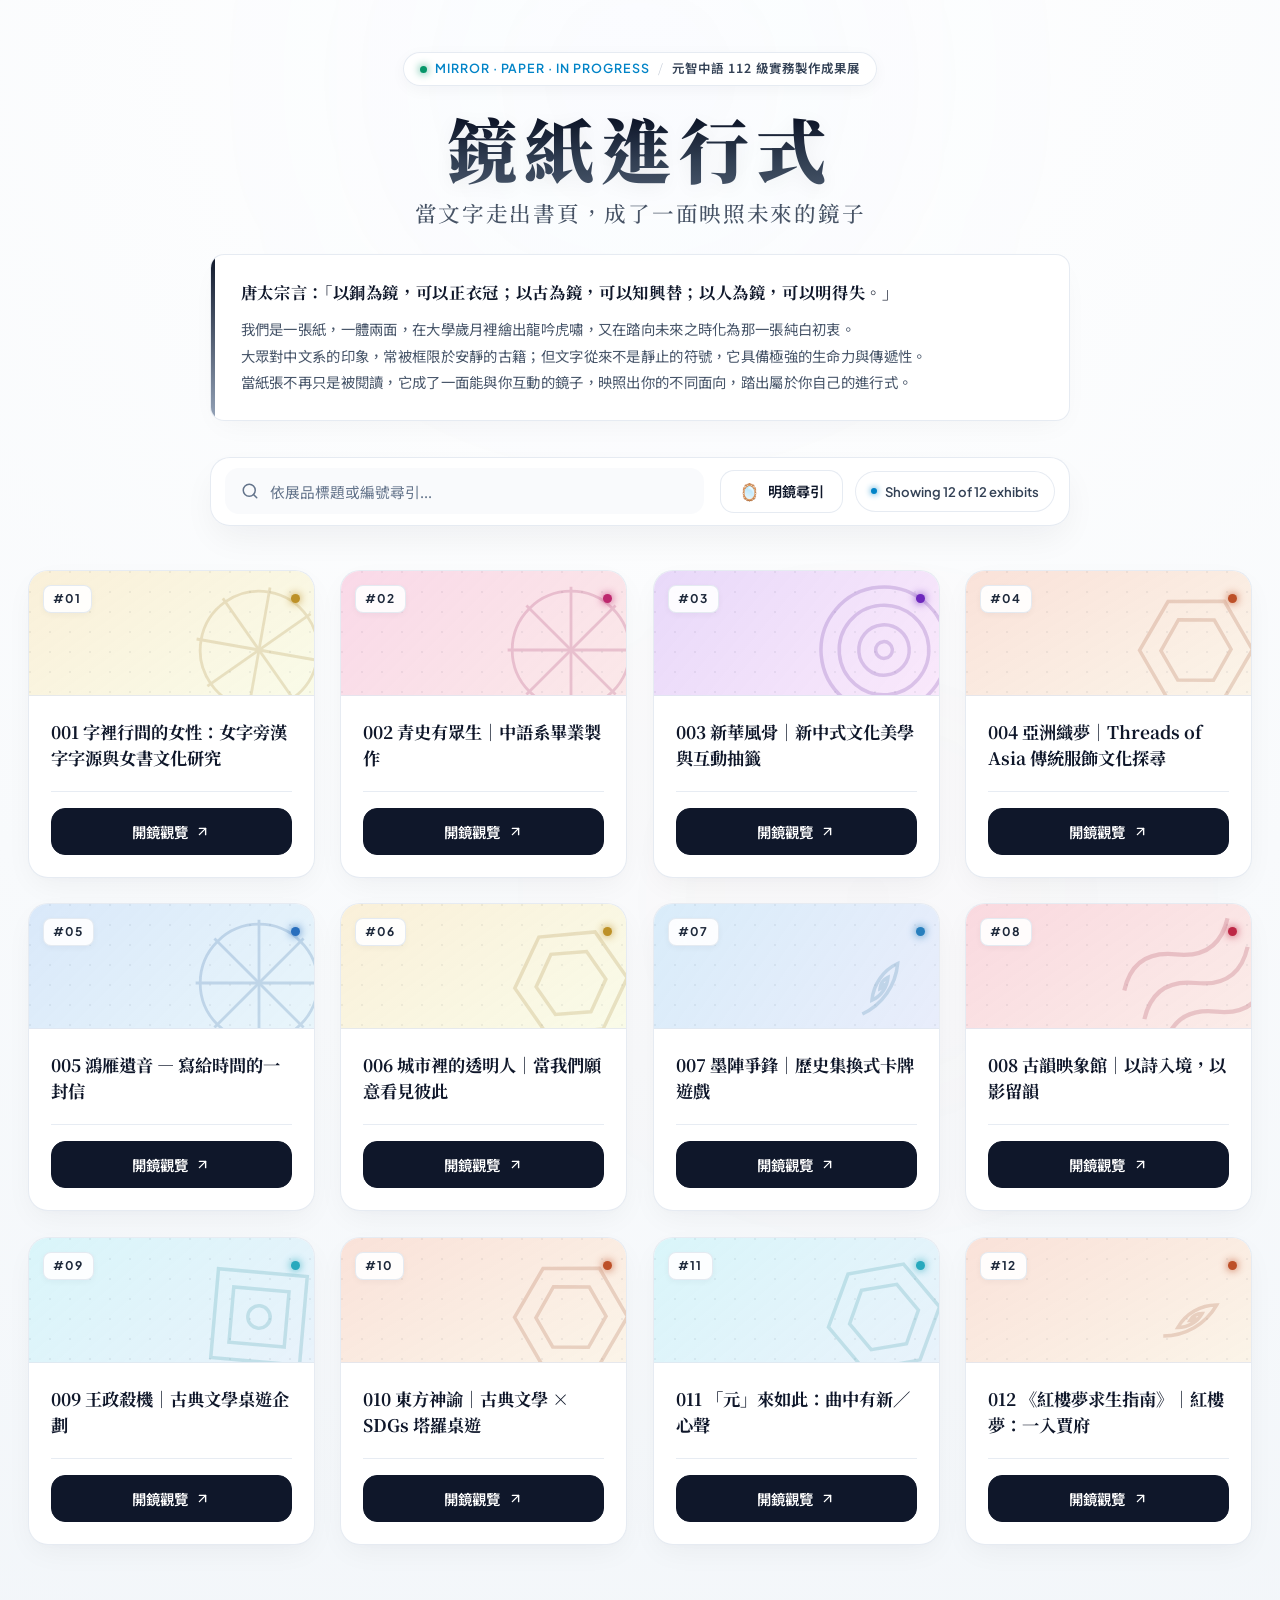
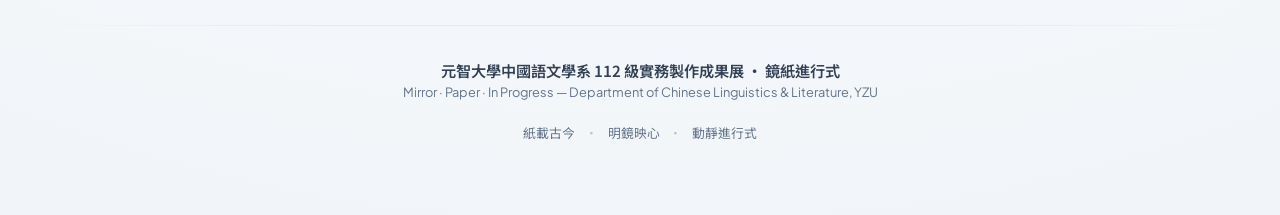
==== commit 1c81722c: "feat: transition to luminous museum paper and mirror aesthetic, remove card label text" ====
--- a/index.html
+++ b/index.html
@@ -3,9 +3,9 @@
 <head>
   <meta charset="UTF-8">
   <meta name="viewport" content="width=device-width, initial-scale=1.0">
-  <meta name="theme-color" content="#0a0c16">
-  <meta name="description" content="文本覺醒——當故事走出書頁之後：元智大學中國語文學系 112 級實務製作成果展數位策展門戶。展示 12 組跨域數位人文與文化實踐展品。">
-  <title>文本覺醒｜數位策展門戶 Digital Exhibition Portal</title>
+  <meta name="theme-color" content="#f8fafc">
+  <meta name="description" content="鏡紙進行式：元智大學中國語文學系 112 級實務製作成果展。當文字走出書頁，成了一面映照未來的鏡子。">
+  <title>鏡紙進行式｜元智中語 112 級實務製作成果展</title>
   
   <!-- Preconnect & Typography -->
   <link rel="preconnect" href="https://fonts.googleapis.com">
--- a/style.css
+++ b/style.css
@@ -1,29 +1,31 @@
 /* ==========================================================================
-   Lightweight Exhibition Portal - Modern Dark Glassmorphic Design System
+   「鏡紙進行式」Luminous Oriental Paper & Crystal Mirror Design System
+   風格定位：純白宣紙底蘊 ✕ 水銀微鏡折射 ✕ 當代策展明亮美學
    ========================================================================== */
 
 :root {
-  /* Color Palette - 曜石玄墨 ✕ 水銀微鏡 ✕ 宣紙紋理 */
-  --bg-core: #090b10;
-  --bg-surface: rgba(17, 21, 31, 0.76);
-  --bg-surface-hover: rgba(24, 30, 45, 0.92);
-  --bg-card-header: rgba(12, 15, 23, 0.7);
-  --border-subtle: rgba(255, 255, 255, 0.08);
-  --border-mirror: rgba(226, 232, 240, 0.28);
-  --border-highlight: rgba(255, 255, 255, 0.22);
-
-  /* Text Colors */
-  --text-primary: #f8fafc;
-  --text-secondary: #cbd5e1;
-  --text-muted: #8795a8;
-  --text-inverse: #090b10;
+  /* Color Palette - 澄澈光潔・純白紙韻與水銀明鏡 */
+  --bg-core: #f8fafc;
+  --bg-surface: rgba(255, 255, 255, 0.88);
+  --bg-surface-hover: #ffffff;
+  --bg-card-header: rgba(248, 250, 252, 0.85);
+  --border-subtle: rgba(226, 232, 240, 0.85);
+  --border-mirror: rgba(148, 163, 184, 0.45);
+  --border-highlight: rgba(2, 132, 199, 0.4);
+
+  /* Text Colors - 沉穩書法墨黑與雅致灰階 */
+  --text-primary: #0f172a;
+  --text-secondary: #334155;
+  --text-muted: #64748b;
+  --text-inverse: #ffffff;
 
   /* Specular Silver & Traditional Inks */
-  --accent-silver: #e2e8f0;
+  --accent-silver: #475569;
+  --accent-mercury: #0284c7;
   --accent-cinnabar: #e11d48;
-  --accent-jade: #10b981;
-  --accent-amber: #f59e0b;
-  --accent-indigo: #818cf8;
+  --accent-jade: #059669;
+  --accent-amber: #d97706;
+  --accent-indigo: #6366f1;
 
   /* Typography */
   --font-display: 'Plus Jakarta Sans', -apple-system, BlinkMacSystemFont, "Segoe UI", Roboto, sans-serif;
@@ -35,8 +37,8 @@
   --radius-md: 14px;
   --radius-lg: 20px;
   --radius-full: 9999px;
-  --shadow-card: 0 10px 25px -5px rgba(0, 0, 0, 0.55), 0 8px 10px -6px rgba(0, 0, 0, 0.5);
-  --shadow-hover: 0 20px 35px -10px rgba(0, 0, 0, 0.75), 0 0 24px 2px var(--card-glow, rgba(226, 232, 240, 0.18));
+  --shadow-card: 0 10px 30px -5px rgba(15, 23, 42, 0.05), 0 4px 12px -2px rgba(15, 23, 42, 0.02);
+  --shadow-hover: 0 20px 40px -10px rgba(15, 23, 42, 0.1), 0 0 20px 2px rgba(226, 232, 240, 0.5);
   --transition-fast: 0.2s cubic-bezier(0.16, 1, 0.3, 1);
   --transition-smooth: 0.35s cubic-bezier(0.16, 1, 0.3, 1);
 }
@@ -69,37 +71,37 @@
   position: relative;
   overflow-x: hidden;
   line-height: 1.6;
-  background: radial-gradient(circle at 50% 0%, #111827 0%, #07090e 75%, #05060a 100%);
-}
-
-/* --------------------------------------------------------------------------
-   Ambient Decorative Lights
+  background: radial-gradient(circle at 50% 0%, #ffffff 0%, #f8fafc 55%, #f1f5f9 100%);
+}
+
+/* --------------------------------------------------------------------------
+   Ambient Decorative Lights (Soft Sunlight & Mirror Prism)
    -------------------------------------------------------------------------- */
 .ambient-glow {
   position: fixed;
   pointer-events: none;
   border-radius: 50%;
-  filter: blur(130px);
+  filter: blur(140px);
   z-index: 0;
-  opacity: 0.45;
+  opacity: 0.6;
   transition: opacity 0.5s ease;
 }
 
 .glow-top {
-  top: -160px;
+  top: -140px;
   left: 50%;
   transform: translateX(-50%);
-  width: 720px;
-  height: 480px;
-  background: radial-gradient(circle, rgba(56, 189, 248, 0.28), rgba(129, 140, 248, 0.15), transparent 70%);
+  width: 760px;
+  height: 440px;
+  background: radial-gradient(circle, rgba(56, 189, 248, 0.12), rgba(129, 140, 248, 0.06), transparent 70%);
 }
 
 .glow-bottom {
-  bottom: -220px;
-  right: 10%;
-  width: 600px;
-  height: 420px;
-  background: radial-gradient(circle, rgba(168, 85, 247, 0.2), rgba(244, 63, 94, 0.12), transparent 70%);
+  bottom: -200px;
+  right: 8%;
+  width: 620px;
+  height: 400px;
+  background: radial-gradient(circle, rgba(251, 191, 36, 0.08), rgba(244, 63, 94, 0.05), transparent 70%);
 }
 
 /* --------------------------------------------------------------------------
@@ -110,7 +112,7 @@
   z-index: 1;
   max-width: 1360px;
   margin: 0 auto;
-  padding: 3rem 1.75rem 4rem;
+  padding: 3.25rem 1.75rem 4.5rem;
   display: flex;
   flex-direction: column;
   min-height: 100vh;
@@ -131,8 +133,8 @@
   display: inline-flex;
   align-items: center;
   gap: 0.5rem;
-  padding: 0.35rem 0.95rem;
-  background: rgba(255, 255, 255, 0.04);
+  padding: 0.38rem 1rem;
+  background: rgba(255, 255, 255, 0.9);
   backdrop-filter: blur(12px);
   border: 1px solid var(--border-subtle);
   border-radius: var(--radius-full);
@@ -140,31 +142,31 @@
   letter-spacing: 0.08em;
   font-weight: 600;
   color: var(--text-secondary);
-  margin-bottom: 1.25rem;
-  box-shadow: 0 2px 10px rgba(0, 0, 0, 0.2);
+  margin-bottom: 1.35rem;
+  box-shadow: 0 4px 15px rgba(15, 23, 42, 0.04);
 }
 
 .pulse-dot {
   width: 7px;
   height: 7px;
   border-radius: 50%;
-  background-color: var(--accent-emerald);
-  box-shadow: 0 0 10px var(--accent-emerald);
+  background-color: var(--accent-jade);
+  box-shadow: 0 0 8px var(--accent-jade);
   animation: pulseLight 2s infinite ease-in-out;
 }
 
 @keyframes pulseLight {
   0%, 100% { transform: scale(1); opacity: 1; }
-  50% { transform: scale(1.35); opacity: 0.6; }
+  50% { transform: scale(1.3); opacity: 0.55; }
 }
 
 .brand-tag {
-  color: var(--accent-cyan);
+  color: #0284c7;
   font-family: var(--font-display);
 }
 
 .brand-divider {
-  color: var(--text-muted);
+  color: rgba(148, 163, 184, 0.6);
   font-weight: 300;
 }
 
@@ -186,10 +188,10 @@
   font-weight: 900;
   letter-spacing: 0.1em;
   line-height: 1.15;
-  background: linear-gradient(180deg, #ffffff 15%, #e2e8f0 60%, #94a3b8 100%);
+  background: linear-gradient(180deg, #0f172a 15%, #334155 65%, #475569 100%);
   -webkit-background-clip: text;
   -webkit-text-fill-color: transparent;
-  text-shadow: 0 4px 20px rgba(255, 255, 255, 0.12);
+  text-shadow: 0 4px 20px rgba(15, 23, 42, 0.06);
 }
 
 .title-sub {
@@ -206,12 +208,12 @@
   margin: 0 auto 2.25rem;
   max-width: 860px;
   width: 100%;
-  padding: 1.45rem 1.85rem;
-  background: rgba(16, 20, 30, 0.65);
-  border: 1px solid rgba(226, 232, 240, 0.12);
+  padding: 1.5rem 1.85rem;
+  background: rgba(255, 255, 255, 0.85);
+  border: 1px solid var(--border-subtle);
   border-radius: var(--radius-md);
   backdrop-filter: blur(16px);
-  box-shadow: 0 10px 30px -10px rgba(0, 0, 0, 0.6);
+  box-shadow: 0 10px 30px -10px rgba(15, 23, 42, 0.05);
   text-align: left;
   position: relative;
   overflow: hidden;
@@ -224,22 +226,22 @@
   left: 0;
   width: 4px;
   height: 100%;
-  background: linear-gradient(180deg, var(--accent-silver) 0%, rgba(148, 163, 184, 0.3) 100%);
+  background: linear-gradient(180deg, #0f172a 0%, #94a3b8 100%);
 }
 
 .manifesto-lead {
   font-family: var(--font-serif);
   font-size: 1.02rem;
   font-weight: 700;
-  color: #f8fafc;
+  color: #0f172a;
   margin-bottom: 0.65rem;
   letter-spacing: 0.04em;
   line-height: 1.6;
 }
 
 .manifesto-body {
-  font-size: 0.88rem;
-  color: #94a3b8;
+  font-size: 0.9rem;
+  color: #475569;
   line-height: 1.85;
   letter-spacing: 0.02em;
 }
@@ -256,11 +258,11 @@
   justify-content: space-between;
   gap: 1rem;
   padding: 0.65rem 0.85rem;
-  background: rgba(18, 22, 34, 0.65);
+  background: rgba(255, 255, 255, 0.9);
   backdrop-filter: blur(20px);
   border: 1px solid var(--border-subtle);
   border-radius: var(--radius-lg);
-  box-shadow: 0 15px 35px -5px rgba(0, 0, 0, 0.4);
+  box-shadow: 0 15px 35px -5px rgba(15, 23, 42, 0.06);
 }
 
 .search-box {
@@ -283,7 +285,7 @@
 .search-input {
   width: 100%;
   padding: 0.72rem 2.6rem 0.72rem 2.75rem;
-  background: rgba(255, 255, 255, 0.04);
+  background: rgba(248, 250, 252, 0.85);
   border: 1px solid transparent;
   border-radius: var(--radius-md);
   color: var(--text-primary);
@@ -294,18 +296,18 @@
 
 .search-input::placeholder {
   color: var(--text-muted);
-  font-weight: 300;
+  font-weight: 400;
 }
 
 .search-input:focus {
   outline: none;
-  background: rgba(255, 255, 255, 0.07);
-  border-color: rgba(56, 189, 248, 0.4);
-  box-shadow: 0 0 16px -2px rgba(56, 189, 248, 0.25);
+  background: #ffffff;
+  border-color: rgba(2, 132, 199, 0.4);
+  box-shadow: 0 0 16px -2px rgba(2, 132, 199, 0.2);
 }
 
 .search-input:focus + .search-icon {
-  color: var(--accent-cyan);
+  color: #0284c7;
 }
 
 .clear-btn {
@@ -330,7 +332,7 @@
 
 .clear-btn:hover {
   color: var(--text-primary);
-  background: rgba(255, 255, 255, 0.1);
+  background: rgba(0, 0, 0, 0.05);
 }
 
 .toolbar-actions {
@@ -352,15 +354,15 @@
   cursor: pointer;
   transition: all var(--transition-fast);
   border: 1px solid var(--border-subtle);
-  background: rgba(255, 255, 255, 0.05);
+  background: #ffffff;
   color: var(--text-primary);
   backdrop-filter: blur(10px);
 }
 
 .btn-surprise:hover {
-  background: linear-gradient(135deg, rgba(56, 189, 248, 0.2), rgba(168, 85, 247, 0.2));
-  border-color: rgba(56, 189, 248, 0.4);
-  box-shadow: 0 0 20px rgba(56, 189, 248, 0.25);
+  background: linear-gradient(135deg, rgba(248, 250, 252, 0.95), rgba(241, 245, 249, 0.95));
+  border-color: var(--border-mirror);
+  box-shadow: 0 4px 18px rgba(15, 23, 42, 0.08);
   transform: translateY(-1px);
 }
 
@@ -378,12 +380,12 @@
   align-items: center;
   gap: 0.5rem;
   padding: 0.55rem 0.95rem;
-  background: rgba(0, 0, 0, 0.35);
+  background: #ffffff;
   border: 1px solid var(--border-subtle);
   border-radius: var(--radius-full);
   font-size: 0.82rem;
   font-family: var(--font-display);
-  font-weight: 500;
+  font-weight: 600;
   color: var(--text-secondary);
   white-space: nowrap;
 }
@@ -392,8 +394,8 @@
   width: 6px;
   height: 6px;
   border-radius: 50%;
-  background: var(--accent-cyan);
-  box-shadow: 0 0 6px var(--accent-cyan);
+  background: #0284c7;
+  box-shadow: 0 0 6px #0284c7;
 }
 
 /* --------------------------------------------------------------------------
@@ -405,8 +407,8 @@
   max-width: 860px;
   width: 100%;
   padding: 1rem 1.25rem;
-  background: rgba(239, 68, 68, 0.12);
-  border: 1px solid rgba(239, 68, 68, 0.35);
+  background: rgba(239, 68, 68, 0.08);
+  border: 1px solid rgba(239, 68, 68, 0.3);
   border-radius: var(--radius-md);
   backdrop-filter: blur(15px);
   align-items: center;
@@ -422,23 +424,24 @@
   display: flex;
   align-items: center;
   gap: 0.75rem;
-  color: #fca5a5;
+  color: #b91c1c;
   font-size: 0.92rem;
+  font-weight: 500;
 }
 
 .alert-icon {
   width: 20px;
   height: 20px;
   flex-shrink: 0;
-  stroke: #ef4444;
+  stroke: #dc2626;
 }
 
 .btn-retry {
   padding: 0.4rem 0.85rem;
-  background: rgba(239, 68, 68, 0.25);
-  border: 1px solid rgba(239, 68, 68, 0.45);
+  background: rgba(239, 68, 68, 0.15);
+  border: 1px solid rgba(239, 68, 68, 0.35);
   border-radius: var(--radius-sm);
-  color: #fee2e2;
+  color: #991b1b;
   font-size: 0.82rem;
   font-weight: 600;
   cursor: pointer;
@@ -446,7 +449,7 @@
 }
 
 .btn-retry:hover {
-  background: rgba(239, 68, 68, 0.4);
+  background: rgba(239, 68, 68, 0.25);
 }
 
 /* --------------------------------------------------------------------------
@@ -490,17 +493,17 @@
 }
 
 /* --------------------------------------------------------------------------
-   Bespoke Exhibit Card Architecture
+   Bespoke Exhibit Card Architecture (Luminous White & Mirror)
    -------------------------------------------------------------------------- */
 .exhibit-card {
   --card-hue-1: 210;
   --card-hue-2: 260;
   --card-angle: 135deg;
-  --card-glow: hsla(var(--card-hue-1), 80%, 60%, 0.25);
-  --card-accent-color: hsl(var(--card-hue-1), 85%, 65%);
+  --card-glow: hsla(var(--card-hue-1), 60%, 50%, 0.15);
+  --card-accent-color: hsl(var(--card-hue-1), 65%, 45%);
 
   position: relative;
-  background: var(--bg-surface);
+  background: #ffffff;
   backdrop-filter: blur(16px);
   -webkit-backdrop-filter: blur(16px);
   border: 1px solid var(--border-subtle);
@@ -518,31 +521,45 @@
 
 .exhibit-card:hover {
   transform: translateY(-6px);
-  border-color: hsla(var(--card-hue-1), 75%, 60%, 0.35);
+  border-color: var(--border-mirror);
   box-shadow: var(--shadow-hover);
 }
 
 /* Deterministic Visual Header Banner */
 .card-visual-banner {
   position: relative;
-  height: 120px;
+  height: 125px;
   overflow: hidden;
   background: linear-gradient(
     var(--card-angle),
-    hsla(var(--card-hue-1), 75%, 45%, 0.45) 0%,
-    hsla(var(--card-hue-2), 70%, 35%, 0.35) 100%
+    hsla(var(--card-hue-1), 75%, 90%, 0.85) 0%,
+    hsla(var(--card-hue-2), 70%, 93%, 0.75) 100%
   );
-  border-bottom: 1px solid rgba(255, 255, 255, 0.05);
+  border-bottom: 1px solid rgba(226, 232, 240, 0.8);
+}
+
+.card-visual-banner::after {
+  content: '';
+  position: absolute;
+  inset: 0;
+  background: linear-gradient(105deg, transparent 40%, rgba(255, 255, 255, 0.5) 50%, transparent 60%);
+  transform: translateX(-100%);
+  transition: transform 0.75s ease;
+  pointer-events: none;
+}
+
+.exhibit-card:hover .card-visual-banner::after {
+  transform: translateX(100%);
 }
 
 .card-pattern-mesh {
   position: absolute;
   inset: 0;
-  opacity: 0.25;
-  background-size: 24px 24px;
+  opacity: 0.35;
+  background-size: 20px 20px;
   background-image: 
-    radial-gradient(circle at 1px 1px, rgba(255, 255, 255, 0.6) 1px, transparent 0);
-  mix-blend-mode: overlay;
+    radial-gradient(circle at 1px 1px, rgba(15, 23, 42, 0.15) 1px, transparent 0);
+  mix-blend-mode: multiply;
 }
 
 .card-abstract-graphic {
@@ -551,8 +568,8 @@
   bottom: -25px;
   width: 140px;
   height: 140px;
-  opacity: 0.16;
-  color: #ffffff;
+  opacity: 0.18;
+  color: hsl(var(--card-hue-1), 70%, 35%);
   pointer-events: none;
   transform: rotate(var(--card-angle));
   transition: transform 0.6s cubic-bezier(0.16, 1, 0.3, 1), opacity 0.3s ease;
@@ -560,7 +577,7 @@
 
 .exhibit-card:hover .card-abstract-graphic {
   transform: rotate(calc(var(--card-angle) + 20deg)) scale(1.1);
-  opacity: 0.28;
+  opacity: 0.3;
 }
 
 .card-badge-row {
@@ -578,15 +595,16 @@
   display: inline-flex;
   align-items: center;
   font-family: var(--font-display);
-  font-size: 0.72rem;
+  font-size: 0.75rem;
   font-weight: 700;
   letter-spacing: 0.08em;
-  padding: 0.2rem 0.55rem;
-  background: rgba(0, 0, 0, 0.45);
+  padding: 0.22rem 0.6rem;
+  background: rgba(255, 255, 255, 0.9);
   backdrop-filter: blur(8px);
-  border: 1px solid rgba(255, 255, 255, 0.15);
+  border: 1px solid rgba(226, 232, 240, 0.9);
   border-radius: var(--radius-sm);
-  color: #ffffff;
+  color: #1e293b;
+  box-shadow: 0 2px 6px rgba(15, 23, 42, 0.04);
 }
 
 .card-category-indicator {
@@ -594,12 +612,12 @@
   height: 9px;
   border-radius: 50%;
   background: var(--card-accent-color);
-  box-shadow: 0 0 10px var(--card-accent-color);
+  box-shadow: 0 0 8px var(--card-accent-color);
 }
 
 /* Card Body */
 .card-content {
-  padding: 1.35rem 1.35rem 1.25rem;
+  padding: 1.45rem 1.35rem 1.35rem;
   display: flex;
   flex-direction: column;
   flex: 1;
@@ -615,9 +633,9 @@
 
 .card-title {
   font-family: var(--font-serif);
-  font-size: 1.05rem;
+  font-size: 1.08rem;
   font-weight: 700;
-  line-height: 1.48;
+  line-height: 1.5;
   color: var(--text-primary);
   display: -webkit-box;
   -webkit-line-clamp: 3;
@@ -627,28 +645,14 @@
 }
 
 .exhibit-card:hover .card-title {
-  color: #ffffff;
-}
-
-.card-meta-note {
-  font-size: 0.76rem;
-  color: var(--text-muted);
-  display: flex;
-  align-items: center;
-  gap: 0.4rem;
-}
-
-.card-meta-note svg {
-  width: 13px;
-  height: 13px;
-  stroke: var(--card-accent-color);
+  color: #0284c7;
 }
 
 /* Card Footer & Action Link */
 .card-action-wrap {
   margin-top: auto;
-  padding-top: 0.85rem;
-  border-top: 1px solid rgba(255, 255, 255, 0.05);
+  padding-top: 1rem;
+  border-top: 1px solid rgba(226, 232, 240, 0.8);
 }
 
 .card-btn {
@@ -656,9 +660,9 @@
   align-items: center;
   justify-content: center;
   width: 100%;
-  padding: 0.68rem 1rem;
+  padding: 0.7rem 1rem;
   border-radius: var(--radius-md);
-  font-size: 0.88rem;
+  font-size: 0.9rem;
   font-weight: 600;
   font-family: inherit;
   text-decoration: none;
@@ -668,22 +672,22 @@
 }
 
 .card-btn-active {
-  background: rgba(255, 255, 255, 0.05);
-  color: var(--text-secondary);
-  border: 1px solid var(--border-subtle);
+  background: #0f172a;
+  color: #ffffff;
+  border: 1px solid #0f172a;
 }
 
 .card-btn-active:hover,
 .card-btn-active:focus-visible {
-  background: var(--card-accent-color);
-  color: var(--text-inverse);
-  border-color: var(--card-accent-color);
-  box-shadow: 0 4px 18px var(--card-glow);
+  background: #0284c7;
+  color: #ffffff;
+  border-color: #0284c7;
+  box-shadow: 0 4px 18px rgba(2, 132, 199, 0.25);
   transform: translateY(-1px);
 }
 
 .card-btn-active:focus-visible {
-  outline: 2px solid #ffffff;
+  outline: 2px solid #0284c7;
   outline-offset: 2px;
 }
 
@@ -697,13 +701,13 @@
   transform: translate(2px, -2px);
 }
 
-/* Special Disabled State (for 003 / In Preparation) */
+/* Special Disabled State (for In Preparation) */
 .card-btn-disabled {
-  background: rgba(255, 255, 255, 0.02);
+  background: rgba(241, 245, 249, 0.8);
   color: var(--text-muted);
-  border: 1px dashed rgba(255, 255, 255, 0.12);
+  border: 1px dashed rgba(203, 213, 225, 0.9);
   cursor: not-allowed;
-  opacity: 0.75;
+  opacity: 0.85;
 }
 
 .card-status-pill {
@@ -713,13 +717,14 @@
   font-size: 0.72rem;
   padding: 0.2rem 0.5rem;
   border-radius: var(--radius-full);
-  background: rgba(245, 158, 11, 0.12);
-  color: #fbbf24;
-  border: 1px solid rgba(245, 158, 11, 0.3);
-}
-
-/* --------------------------------------------------------------------------
-   "Surprise Me" Spotlight Animation
+  background: rgba(245, 158, 11, 0.15);
+  color: #b45309;
+  border: 1px solid rgba(245, 158, 11, 0.35);
+  font-weight: 600;
+}
+
+/* --------------------------------------------------------------------------
+   "Surprise Me" Spotlight Animation (Bright Mirror Wave)
    -------------------------------------------------------------------------- */
 .exhibit-card.spotlight-active {
   animation: spotlightPulse 1.8s ease-out forwards;
@@ -729,26 +734,26 @@
 @keyframes spotlightPulse {
   0% {
     transform: scale(0.98);
-    box-shadow: 0 0 0 0 hsla(var(--card-hue-1), 90%, 60%, 0.8),
+    box-shadow: 0 0 0 0 rgba(2, 132, 199, 0.5),
                 0 0 35px var(--card-accent-color);
-    border-color: #ffffff;
+    border-color: #0284c7;
   }
   30% {
     transform: scale(1.04) translateY(-8px);
-    box-shadow: 0 0 0 16px hsla(var(--card-hue-1), 90%, 60%, 0),
-                0 0 50px 10px var(--card-accent-color);
-    border-color: #ffffff;
+    box-shadow: 0 0 0 16px rgba(2, 132, 199, 0),
+                0 0 40px 10px rgba(2, 132, 199, 0.25);
+    border-color: #0284c7;
   }
   70% {
     transform: scale(1.02) translateY(-6px);
-    box-shadow: 0 0 0 8px hsla(var(--card-hue-1), 90%, 60%, 0),
-                0 0 35px 5px var(--card-accent-color);
+    box-shadow: 0 0 0 8px rgba(2, 132, 199, 0),
+                0 0 25px 5px rgba(2, 132, 199, 0.15);
     border-color: var(--card-accent-color);
   }
   100% {
     transform: translateY(-4px);
     box-shadow: var(--shadow-hover);
-    border-color: hsla(var(--card-hue-1), 75%, 60%, 0.35);
+    border-color: var(--border-mirror);
   }
 }
 
@@ -758,7 +763,7 @@
 .empty-state {
   text-align: center;
   padding: 4.5rem 1.5rem;
-  background: rgba(18, 22, 34, 0.45);
+  background: rgba(255, 255, 255, 0.85);
   border: 1px dashed var(--border-subtle);
   border-radius: var(--radius-lg);
   backdrop-filter: blur(12px);
@@ -771,7 +776,7 @@
   height: 68px;
   margin: 0 auto 1.25rem;
   border-radius: 50%;
-  background: rgba(255, 255, 255, 0.04);
+  background: rgba(241, 245, 249, 0.8);
   display: flex;
   align-items: center;
   justify-content: center;
@@ -797,27 +802,28 @@
 }
 
 .btn-reset {
-  background: var(--accent-cyan);
-  color: var(--text-inverse);
-  border-color: var(--accent-cyan);
+  background: #0f172a;
+  color: #ffffff;
+  border-color: #0f172a;
 }
 
 .btn-reset:hover {
   background: #0284c7;
-  box-shadow: 0 4px 18px rgba(56, 189, 248, 0.35);
+  border-color: #0284c7;
+  box-shadow: 0 4px 18px rgba(2, 132, 199, 0.25);
 }
 
 /* --------------------------------------------------------------------------
    Footer
    -------------------------------------------------------------------------- */
 .gallery-footer {
-  margin-top: 4.5rem;
+  margin-top: 5rem;
 }
 
 .footer-divider {
   width: 100%;
   height: 1px;
-  background: linear-gradient(90deg, transparent, var(--border-subtle) 25%, var(--border-subtle) 75%, transparent);
+  background: linear-gradient(90deg, transparent, rgba(226, 232, 240, 0.9) 25%, rgba(226, 232, 240, 0.9) 75%, transparent);
   margin-bottom: 2rem;
 }
 
@@ -830,13 +836,13 @@
 }
 
 .footer-title {
-  font-size: 0.92rem;
+  font-size: 0.95rem;
   font-weight: 600;
   color: var(--text-secondary);
 }
 
 .footer-subtitle {
-  font-size: 0.78rem;
+  font-size: 0.8rem;
   color: var(--text-muted);
   font-family: var(--font-display);
 }
@@ -845,13 +851,13 @@
   display: flex;
   align-items: center;
   gap: 0.6rem;
-  font-size: 0.78rem;
+  font-size: 0.8rem;
   color: var(--text-muted);
   margin-top: 0.4rem;
 }
 
 .meta-dot {
-  color: rgba(255, 255, 255, 0.2);
+  color: rgba(148, 163, 184, 0.6);
 }
 
 /* --------------------------------------------------------------------------
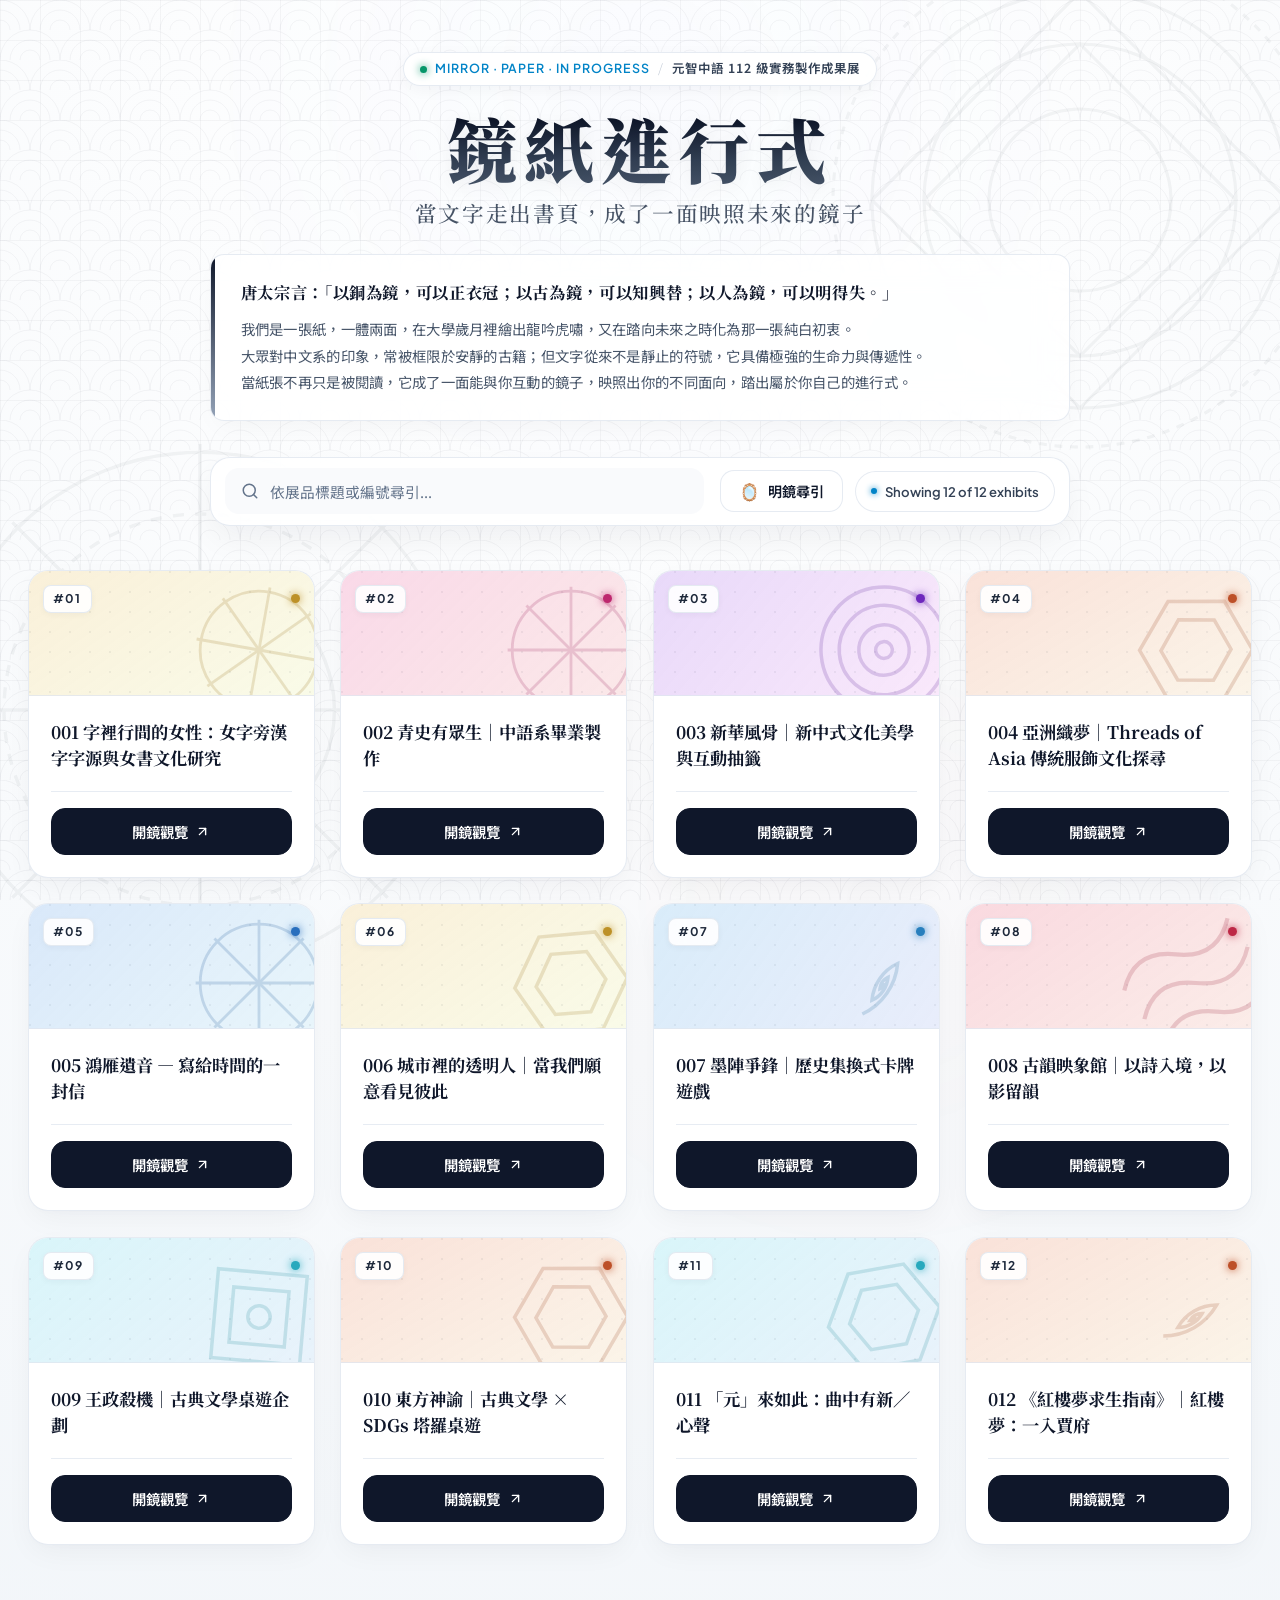
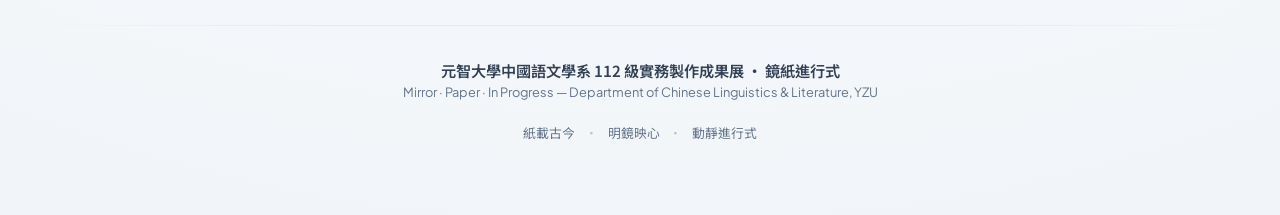
==== commit 9f74d650: "feat: add classical paper grid and oriental water-wave background patterns" ====
--- a/index.html
+++ b/index.html
@@ -16,9 +16,31 @@
   <link rel="stylesheet" href="style.css">
 </head>
 <body>
-  <!-- Ambient Decorative Lighting -->
+  <!-- Ambient Decorative Lighting & Watermark Patterns -->
   <div class="ambient-glow glow-top" aria-hidden="true"></div>
   <div class="ambient-glow glow-bottom" aria-hidden="true"></div>
+  <div class="page-bg-pattern" aria-hidden="true"></div>
+  <div class="bg-watermark watermark-seal-top" aria-hidden="true">
+    <svg viewBox="0 0 200 200" fill="none" stroke="currentColor" stroke-width="1.2">
+      <circle cx="100" cy="100" r="95" stroke-dasharray="3 3"/>
+      <circle cx="100" cy="100" r="80"/>
+      <circle cx="100" cy="100" r="60"/>
+      <circle cx="100" cy="100" r="35"/>
+      <polygon points="100,20 180,100 100,180 20,100"/>
+      <polygon points="100,40 160,100 100,160 40,100"/>
+    </svg>
+  </div>
+  <div class="bg-watermark watermark-seal-bottom" aria-hidden="true">
+    <svg viewBox="0 0 200 200" fill="none" stroke="currentColor" stroke-width="1.2">
+      <circle cx="100" cy="100" r="92"/>
+      <circle cx="100" cy="100" r="70" stroke-dasharray="4 4"/>
+      <circle cx="100" cy="100" r="48"/>
+      <line x1="100" y1="5" x2="100" y2="195"/>
+      <line x1="5" y1="100" x2="195" y2="100"/>
+      <line x1="33" y1="33" x2="167" y2="167"/>
+      <line x1="33" y1="167" x2="167" y2="33"/>
+    </svg>
+  </div>
 
   <div class="page-container">
     <!-- Header Section -->
--- a/style.css
+++ b/style.css
@@ -102,6 +102,55 @@
   width: 620px;
   height: 400px;
   background: radial-gradient(circle, rgba(251, 191, 36, 0.08), rgba(244, 63, 94, 0.05), transparent 70%);
+}
+
+/* --------------------------------------------------------------------------
+   Paper & Mirror Background Textures (文人竹簾方格 ✕ 青海波水鏡紋樣)
+   -------------------------------------------------------------------------- */
+.page-bg-pattern {
+  position: fixed;
+  inset: 0;
+  pointer-events: none;
+  z-index: 0;
+  opacity: 0.9;
+  background-image: 
+    /* 1. 細緻文人方格稿箋線條 (Manuscript Paper Grid) */
+    linear-gradient(to right, rgba(15, 23, 42, 0.038) 1px, transparent 1px),
+    linear-gradient(to bottom, rgba(15, 23, 42, 0.038) 1px, transparent 1px),
+    /* 2. 東方古典青海漣漪水紋 (Classical Oriental Ripple Waves SVG) */
+    url("data:image/svg+xml,%3Csvg width='120' height='60' viewBox='0 0 120 60' xmlns='http://www.w3.org/2000/svg'%3E%3Cg fill='none' stroke='%230f172a' stroke-width='0.85' stroke-opacity='0.055'%3E%3Cpath d='M0 60 A30 30 0 0 1 60 60 M10 60 A20 20 0 0 1 50 60 M20 60 A10 10 0 0 1 40 60'/%3E%3Cpath d='M60 60 A30 30 0 0 1 120 60 M70 60 A20 20 0 0 1 110 60 M80 60 A10 10 0 0 1 100 60'/%3E%3Cpath d='M30 30 A30 30 0 0 1 90 30 M40 30 A20 20 0 0 1 80 30 M50 30 A10 10 0 0 1 70 30'/%3E%3Cpath d='M-30 30 A30 30 0 0 1 30 30 M-20 30 A20 20 0 0 1 20 30 M-10 30 A10 10 0 0 1 10 30'/%3E%3Cpath d='M90 30 A30 30 0 0 1 150 30 M100 30 A20 20 0 0 1 140 30 M110 30 A10 10 0 0 1 130 30'/%3E%3C/g%3E%3C/svg%3E");
+  background-size: 40px 40px, 40px 40px, 120px 60px;
+}
+
+/* 巨幅明鏡透光浮水印 (Large Watermark Emblems) */
+.bg-watermark {
+  position: fixed;
+  pointer-events: none;
+  z-index: 0;
+  opacity: 0.045;
+  color: #0f172a;
+  transition: transform 1s ease-out;
+}
+
+.watermark-seal-top {
+  top: -60px;
+  right: -60px;
+  width: 520px;
+  height: 520px;
+  animation: floatSlow 20s infinite alternate ease-in-out;
+}
+
+.watermark-seal-bottom {
+  bottom: -90px;
+  left: -80px;
+  width: 560px;
+  height: 560px;
+  animation: floatSlow 24s infinite alternate-reverse ease-in-out;
+}
+
+@keyframes floatSlow {
+  0% { transform: rotate(0deg) translate(0, 0); }
+  100% { transform: rotate(6deg) translate(15px, 12px); }
 }
 
 /* --------------------------------------------------------------------------
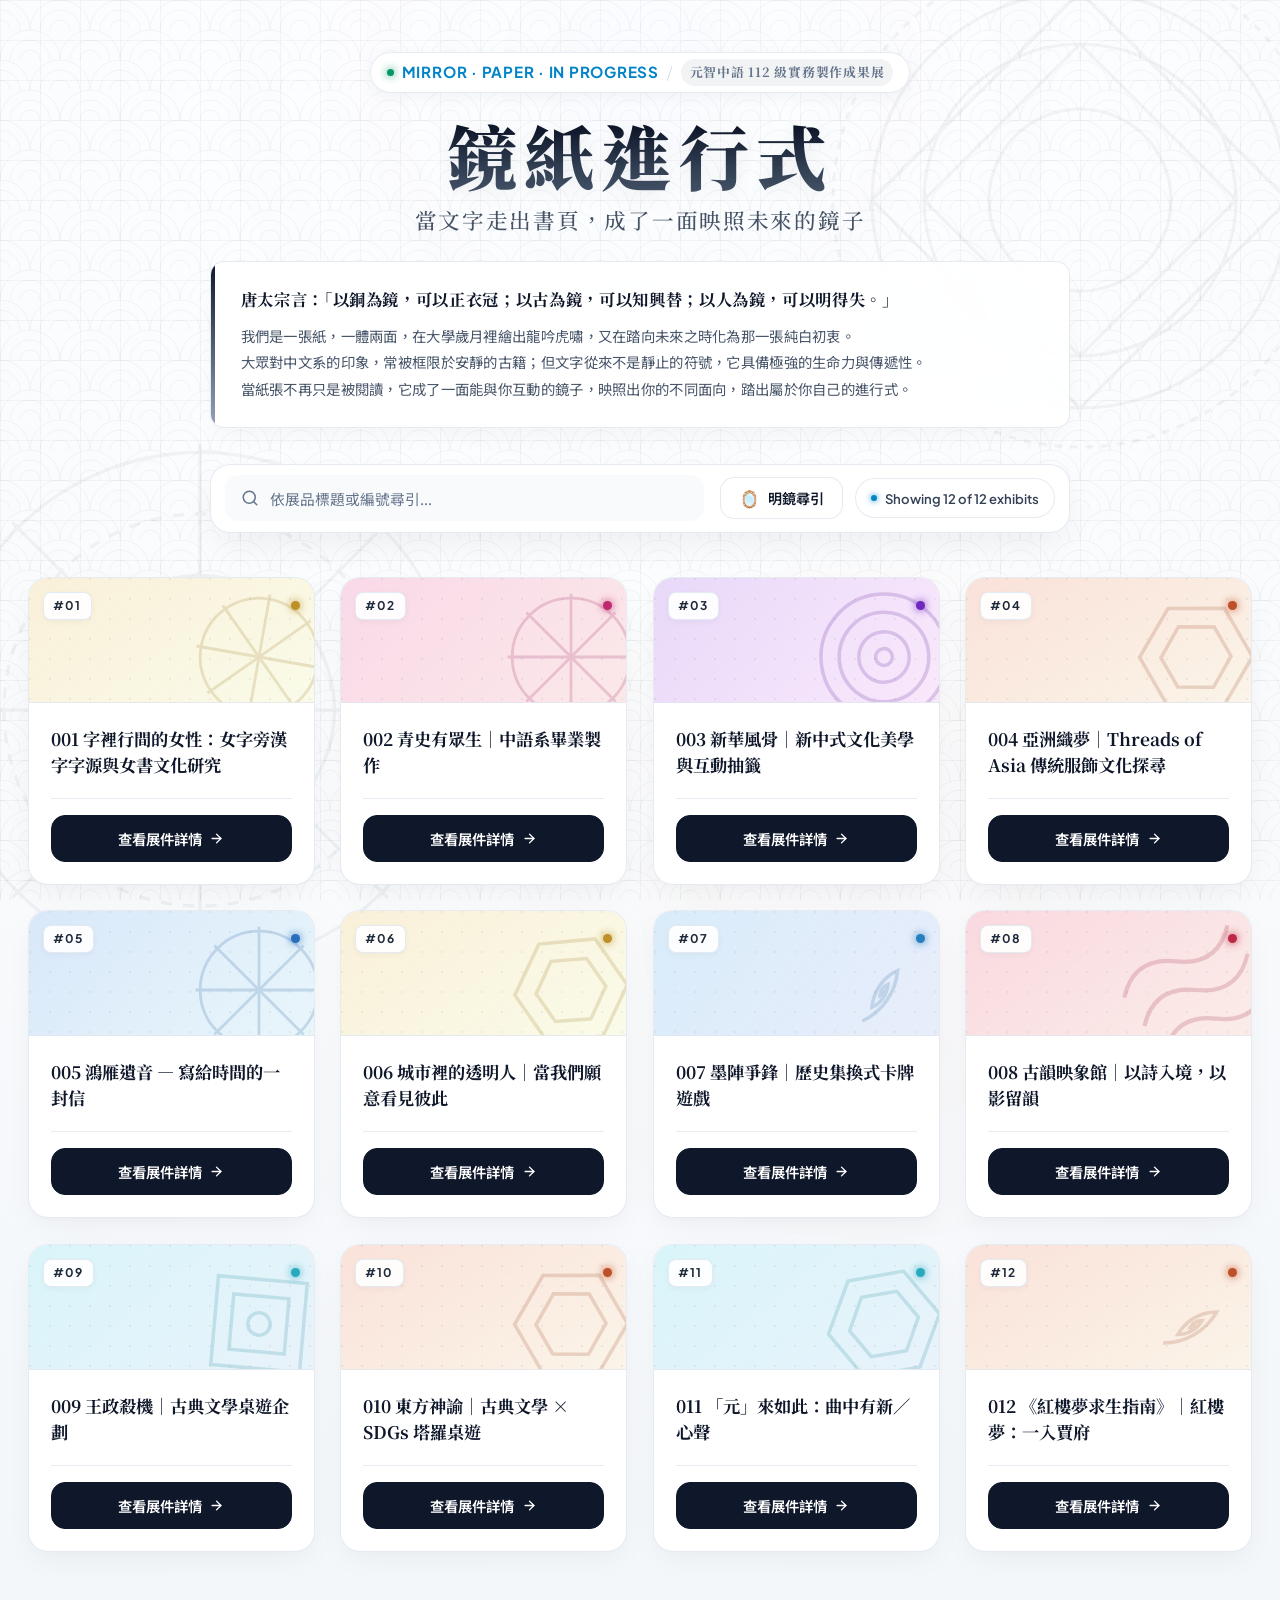
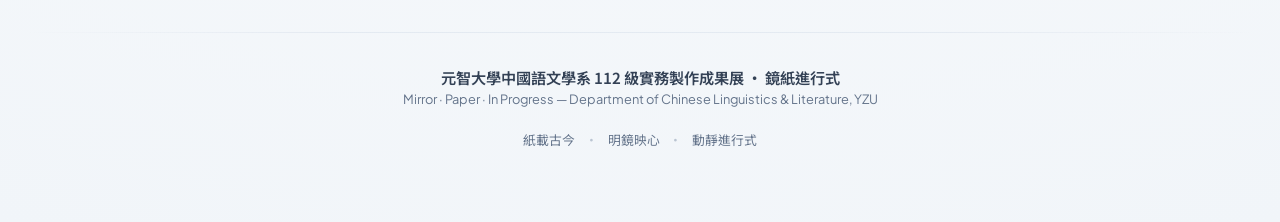
==== commit 74ef52a0: "feat: add dedicated exhibit detail page with curatorial synopsis, visual gallery and launch button" ====
--- a/index.html
+++ b/index.html
@@ -212,6 +212,9 @@
   ]
   </script>
 
+  <!-- Shared Exhibits Dataset -->
+  <script src="exhibits-data.js"></script>
+
   <!-- Application Logic -->
   <script src="app.js" defer></script>
 </body>
--- a/style.css
+++ b/style.css
@@ -920,3 +920,452 @@
     scroll-behavior: auto !important;
   }
 }
+
+
+/* ==========================================================================
+   Exhibit Detail Page Styles (展件專屬詳情頁面樣式)
+   ========================================================================== */
+
+.detail-page-container {
+  max-width: 1040px;
+  margin: 0 auto;
+  padding: 2rem 1.5rem 5rem;
+}
+
+/* Detail Top Header */
+.detail-header-bar {
+  display: flex;
+  justify-content: space-between;
+  align-items: center;
+  margin-bottom: 2rem;
+  padding-bottom: 1.25rem;
+  border-bottom: 1px solid var(--border-subtle);
+}
+
+.nav-back-btn {
+  display: inline-flex;
+  align-items: center;
+  gap: 0.5rem;
+  padding: 0.6rem 1.2rem;
+  background: rgba(255, 255, 255, 0.9);
+  border: 1px solid var(--border-subtle);
+  border-radius: var(--radius-full);
+  color: var(--text-secondary);
+  font-size: 0.95rem;
+  font-weight: 500;
+  text-decoration: none;
+  box-shadow: 0 2px 6px rgba(15, 23, 42, 0.04);
+  transition: var(--transition-fast);
+}
+
+.nav-back-btn:hover {
+  background: #ffffff;
+  color: var(--accent-mercury);
+  border-color: var(--accent-mercury);
+  transform: translateX(-3px);
+  box-shadow: 0 4px 12px rgba(2, 132, 199, 0.12);
+}
+
+.back-icon {
+  width: 18px;
+  height: 18px;
+  transition: transform 0.2s ease;
+}
+
+.nav-back-btn:hover .back-icon {
+  transform: translateX(-2px);
+}
+
+.detail-brand-badge {
+  display: flex;
+  align-items: center;
+  gap: 0.6rem;
+}
+
+.brand-pill {
+  font-family: var(--font-serif);
+  font-weight: 700;
+  font-size: 0.95rem;
+  color: var(--text-primary);
+  letter-spacing: 0.05em;
+}
+
+.brand-sub {
+  font-size: 0.8rem;
+  color: var(--text-muted);
+  padding: 0.2rem 0.55rem;
+  background: rgba(15, 23, 42, 0.05);
+  border-radius: var(--radius-full);
+}
+
+/* Detail Article Card */
+.detail-article-card {
+  position: relative;
+  background: rgba(255, 255, 255, 0.94);
+  backdrop-filter: blur(16px);
+  -webkit-backdrop-filter: blur(16px);
+  border: 1px solid var(--border-subtle);
+  border-radius: var(--radius-lg);
+  padding: 3.5rem 3rem;
+  box-shadow: var(--shadow-card);
+  overflow: hidden;
+}
+
+.detail-article-card::before {
+  content: '';
+  position: absolute;
+  top: 0;
+  left: 0;
+  right: 0;
+  height: 4px;
+  background: linear-gradient(90deg, #0284c7, #38bdf8, #818cf8, #fb7185);
+}
+
+.detail-meta-row {
+  display: flex;
+  align-items: center;
+  gap: 0.85rem;
+  margin-bottom: 1.25rem;
+}
+
+.detail-id-badge {
+  display: inline-flex;
+  align-items: center;
+  font-family: var(--font-display);
+  font-size: 0.85rem;
+  font-weight: 700;
+  letter-spacing: 0.1em;
+  color: #0284c7;
+  background: rgba(2, 132, 199, 0.08);
+  border: 1px solid rgba(2, 132, 199, 0.25);
+  padding: 0.35rem 0.9rem;
+  border-radius: var(--radius-full);
+}
+
+.detail-curation-tag {
+  font-size: 0.82rem;
+  color: var(--text-muted);
+  letter-spacing: 0.05em;
+}
+
+.detail-title {
+  font-family: var(--font-serif);
+  font-size: 2.35rem;
+  font-weight: 800;
+  color: var(--text-primary);
+  line-height: 1.35;
+  letter-spacing: 0.02em;
+  margin-bottom: 1.5rem;
+}
+
+.detail-divider {
+  position: relative;
+  height: 1px;
+  background: linear-gradient(90deg, var(--border-subtle), rgba(226, 232, 240, 0.1));
+  margin: 2rem 0;
+}
+
+.divider-dot {
+  position: absolute;
+  top: 50%;
+  left: 0;
+  transform: translate(-50%, -50%);
+  width: 6px;
+  height: 6px;
+  border-radius: 50%;
+  background: var(--accent-mercury);
+}
+
+/* Sections */
+.detail-section {
+  margin-top: 3rem;
+}
+
+.section-title-wrap {
+  margin-bottom: 1.25rem;
+}
+
+.section-pretitle {
+  display: block;
+  font-family: var(--font-display);
+  font-size: 0.72rem;
+  font-weight: 700;
+  letter-spacing: 0.15em;
+  color: var(--accent-mercury);
+  text-transform: uppercase;
+  margin-bottom: 0.25rem;
+}
+
+.section-title {
+  font-family: var(--font-serif);
+  font-size: 1.35rem;
+  font-weight: 700;
+  color: var(--text-primary);
+  letter-spacing: 0.03em;
+}
+
+/* Curatorial Description (100-200 words) */
+.detail-desc-card {
+  position: relative;
+  background: rgba(248, 250, 252, 0.75);
+  border: 1px solid rgba(226, 232, 240, 0.8);
+  border-left: 4px solid var(--accent-mercury);
+  border-radius: 0 var(--radius-md) var(--radius-md) 0;
+  padding: 1.85rem 2.25rem;
+  box-shadow: inset 0 2px 4px rgba(15, 23, 42, 0.015);
+}
+
+.detail-desc-text {
+  font-family: var(--font-sans);
+  font-size: 1.12rem;
+  line-height: 2;
+  color: #1e293b;
+  letter-spacing: 0.03em;
+  text-align: justify;
+}
+
+/* Content Images Gallery */
+.detail-gallery-grid {
+  display: grid;
+  grid-template-columns: repeat(auto-fit, minmax(360px, 1fr));
+  gap: 1.75rem;
+}
+
+.gallery-item {
+  position: relative;
+  background: #ffffff;
+  border: 1px solid var(--border-subtle);
+  border-radius: var(--radius-md);
+  overflow: hidden;
+  box-shadow: 0 4px 15px -3px rgba(15, 23, 42, 0.04);
+  transition: transform 0.3s ease, box-shadow 0.3s ease;
+}
+
+.gallery-item:hover {
+  transform: translateY(-4px);
+  box-shadow: 0 12px 28px -5px rgba(15, 23, 42, 0.09);
+  border-color: rgba(148, 163, 184, 0.5);
+}
+
+.gallery-img {
+  width: 100%;
+  height: auto;
+  display: block;
+  aspect-ratio: 16 / 10;
+  object-fit: cover;
+  background: #f8fafc;
+}
+
+.gallery-caption {
+  padding: 0.85rem 1.25rem;
+  font-size: 0.88rem;
+  color: var(--text-muted);
+  border-top: 1px solid var(--border-subtle);
+  background: rgba(248, 250, 252, 0.6);
+  letter-spacing: 0.02em;
+}
+
+/* Launch Action Card */
+.detail-action-card {
+  display: flex;
+  flex-direction: column;
+  align-items: center;
+  text-align: center;
+  background: linear-gradient(135deg, rgba(255, 255, 255, 0.98), rgba(240, 249, 255, 0.85));
+  border: 1.5px solid rgba(2, 132, 199, 0.25);
+  border-radius: var(--radius-lg);
+  padding: 3rem 2rem;
+  box-shadow: 0 12px 32px -8px rgba(2, 132, 199, 0.12);
+  margin-top: 3.5rem;
+}
+
+.action-caption {
+  display: block;
+  font-family: var(--font-display);
+  font-size: 0.72rem;
+  font-weight: 700;
+  letter-spacing: 0.15em;
+  color: var(--accent-mercury);
+  margin-bottom: 0.35rem;
+}
+
+.action-headline {
+  font-family: var(--font-serif);
+  font-size: 1.75rem;
+  font-weight: 800;
+  color: var(--text-primary);
+  margin-bottom: 0.6rem;
+}
+
+.action-subtext {
+  font-size: 0.95rem;
+  color: var(--text-muted);
+  max-width: 540px;
+  margin-bottom: 2rem;
+  line-height: 1.6;
+}
+
+.detail-launch-btn {
+  display: inline-flex;
+  align-items: center;
+  justify-content: center;
+  gap: 0.85rem;
+  padding: 1.1rem 2.85rem;
+  background: linear-gradient(135deg, #0284c7, #0369a1);
+  color: #ffffff;
+  font-family: var(--font-serif);
+  font-size: 1.2rem;
+  font-weight: 700;
+  letter-spacing: 0.05em;
+  text-decoration: none;
+  border-radius: var(--radius-full);
+  box-shadow: 0 6px 20px rgba(2, 132, 199, 0.32);
+  transition: all 0.25s cubic-bezier(0.16, 1, 0.3, 1);
+}
+
+.detail-launch-btn:hover {
+  background: linear-gradient(135deg, #0369a1, #075985);
+  box-shadow: 0 8px 26px rgba(2, 132, 199, 0.45);
+  transform: translateY(-2px);
+  color: #ffffff;
+}
+
+.detail-launch-btn.disabled {
+  background: #cbd5e1;
+  color: #64748b;
+  cursor: not-allowed;
+  box-shadow: none;
+  pointer-events: none;
+}
+
+.launch-icon {
+  width: 22px;
+  height: 22px;
+  transition: transform 0.2s ease;
+}
+
+.detail-launch-btn:hover .launch-icon {
+  transform: translate(2px, -2px);
+}
+
+.action-url-hint {
+  margin-top: 1.25rem;
+  font-size: 0.82rem;
+  color: var(--text-muted);
+  letter-spacing: 0.02em;
+}
+
+/* Pagination Navigation */
+.detail-pagination-nav {
+  display: flex;
+  justify-content: space-between;
+  align-items: stretch;
+  gap: 1.25rem;
+  margin-top: 2.5rem;
+}
+
+.nav-page-btn {
+  flex: 1;
+  display: flex;
+  flex-direction: column;
+  padding: 1.35rem 1.5rem;
+  background: rgba(255, 255, 255, 0.88);
+  border: 1px solid var(--border-subtle);
+  border-radius: var(--radius-md);
+  text-decoration: none;
+  transition: all 0.25s ease;
+  box-shadow: 0 4px 12px rgba(15, 23, 42, 0.03);
+}
+
+.nav-page-btn.prev-btn {
+  text-align: left;
+}
+
+.nav-page-btn.next-btn {
+  text-align: right;
+}
+
+.nav-page-btn:hover {
+  background: #ffffff;
+  border-color: var(--accent-mercury);
+  transform: translateY(-3px);
+  box-shadow: 0 8px 20px rgba(2, 132, 199, 0.1);
+}
+
+.page-nav-label {
+  font-size: 0.78rem;
+  font-weight: 700;
+  color: var(--accent-mercury);
+  letter-spacing: 0.08em;
+  text-transform: uppercase;
+  margin-bottom: 0.35rem;
+}
+
+.page-nav-title {
+  font-family: var(--font-serif);
+  font-size: 0.98rem;
+  font-weight: 600;
+  color: var(--text-primary);
+  line-height: 1.4;
+  overflow: hidden;
+  text-overflow: ellipsis;
+  display: -webkit-box;
+  -webkit-line-clamp: 2;
+  -webkit-box-orient: vertical;
+}
+
+.nav-page-overview {
+  display: flex;
+  flex-direction: column;
+  align-items: center;
+  justify-content: center;
+  gap: 0.4rem;
+  padding: 0 1.5rem;
+  background: rgba(255, 255, 255, 0.7);
+  border: 1px solid var(--border-subtle);
+  border-radius: var(--radius-md);
+  color: var(--text-muted);
+  font-size: 0.82rem;
+  text-decoration: none;
+  transition: all 0.2s ease;
+}
+
+.nav-page-overview:hover {
+  background: #ffffff;
+  color: var(--text-primary);
+  border-color: var(--border-mirror);
+}
+
+/* Detail Responsive Design */
+@media (max-width: 768px) {
+  .detail-article-card {
+    padding: 2.25rem 1.25rem;
+  }
+
+  .detail-title {
+    font-size: 1.75rem;
+  }
+
+  .detail-desc-card {
+    padding: 1.25rem 1.25rem;
+  }
+
+  .detail-desc-text {
+    font-size: 1rem;
+    line-height: 1.85;
+  }
+
+  .detail-gallery-grid {
+    grid-template-columns: 1fr;
+  }
+
+  .detail-pagination-nav {
+    flex-direction: column;
+  }
+
+  .nav-page-overview {
+    order: -1;
+    padding: 0.75rem 1rem;
+    flex-direction: row;
+  }
+}
